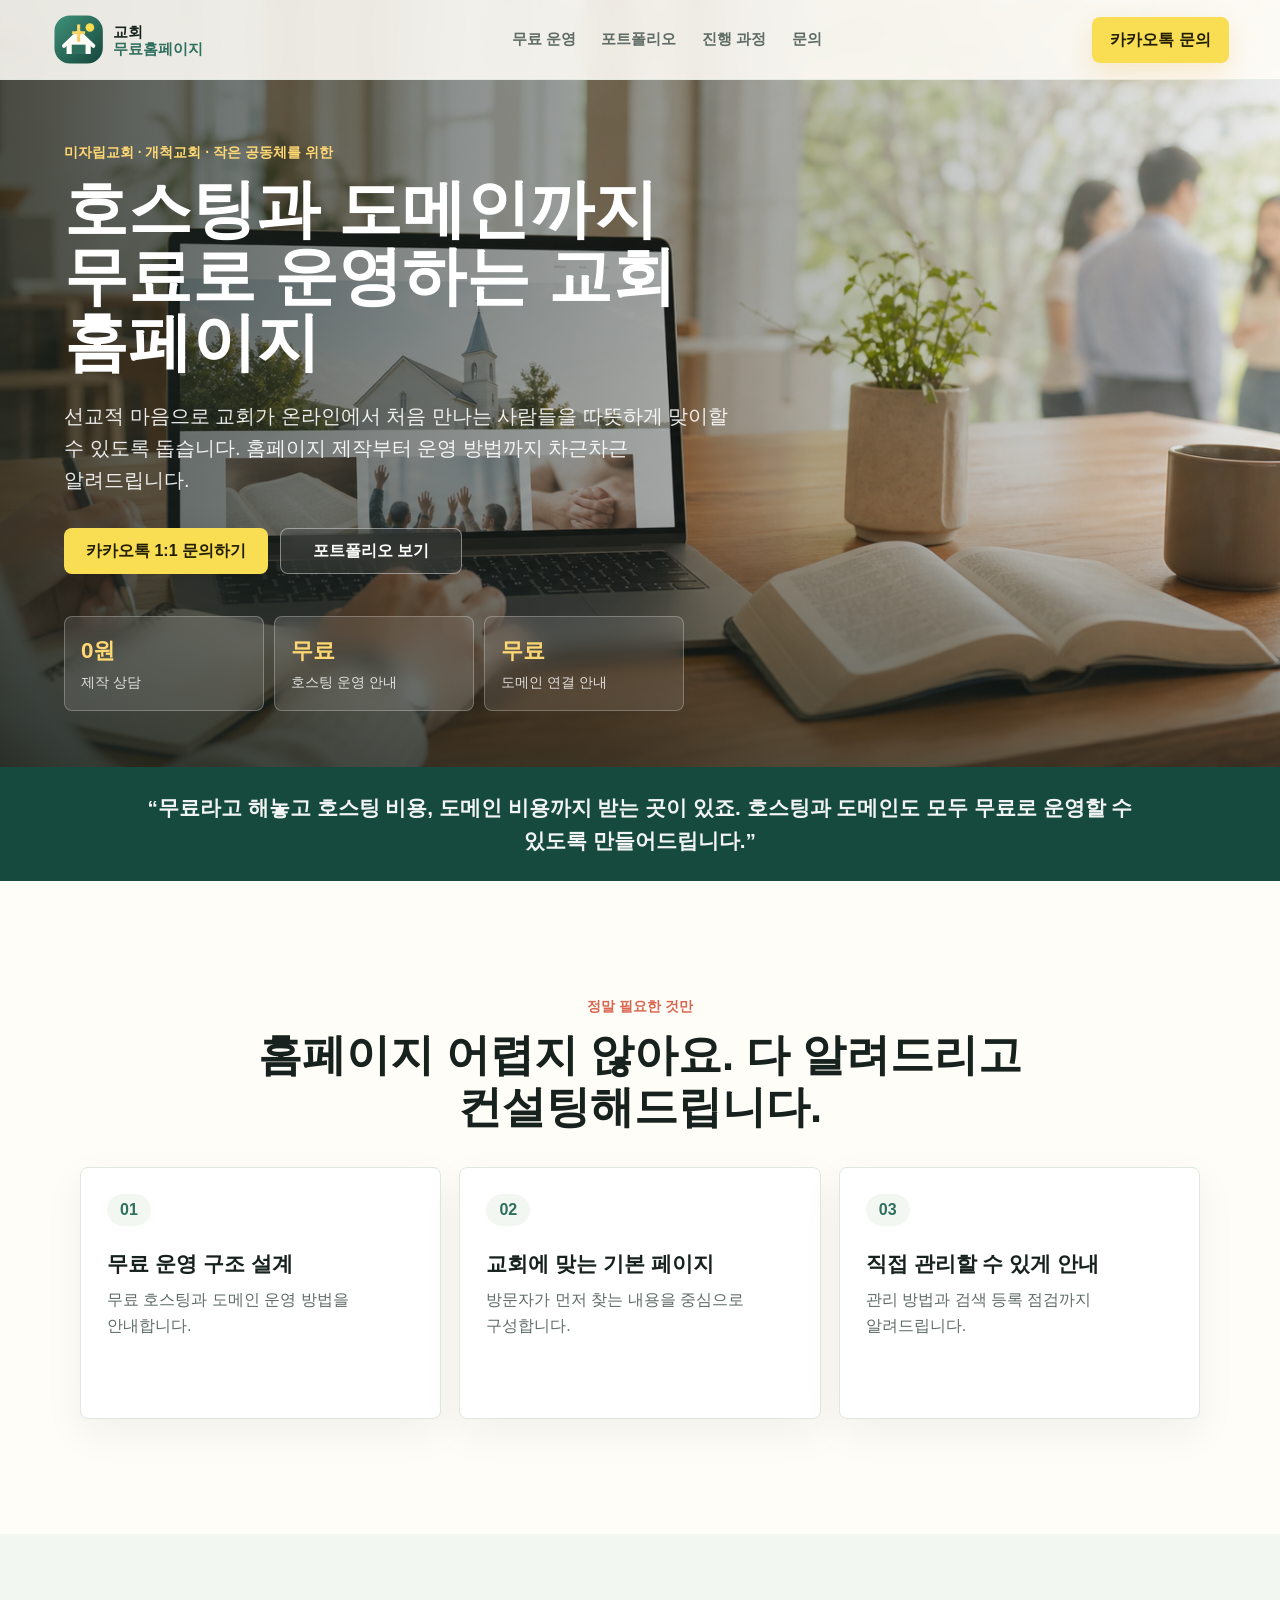
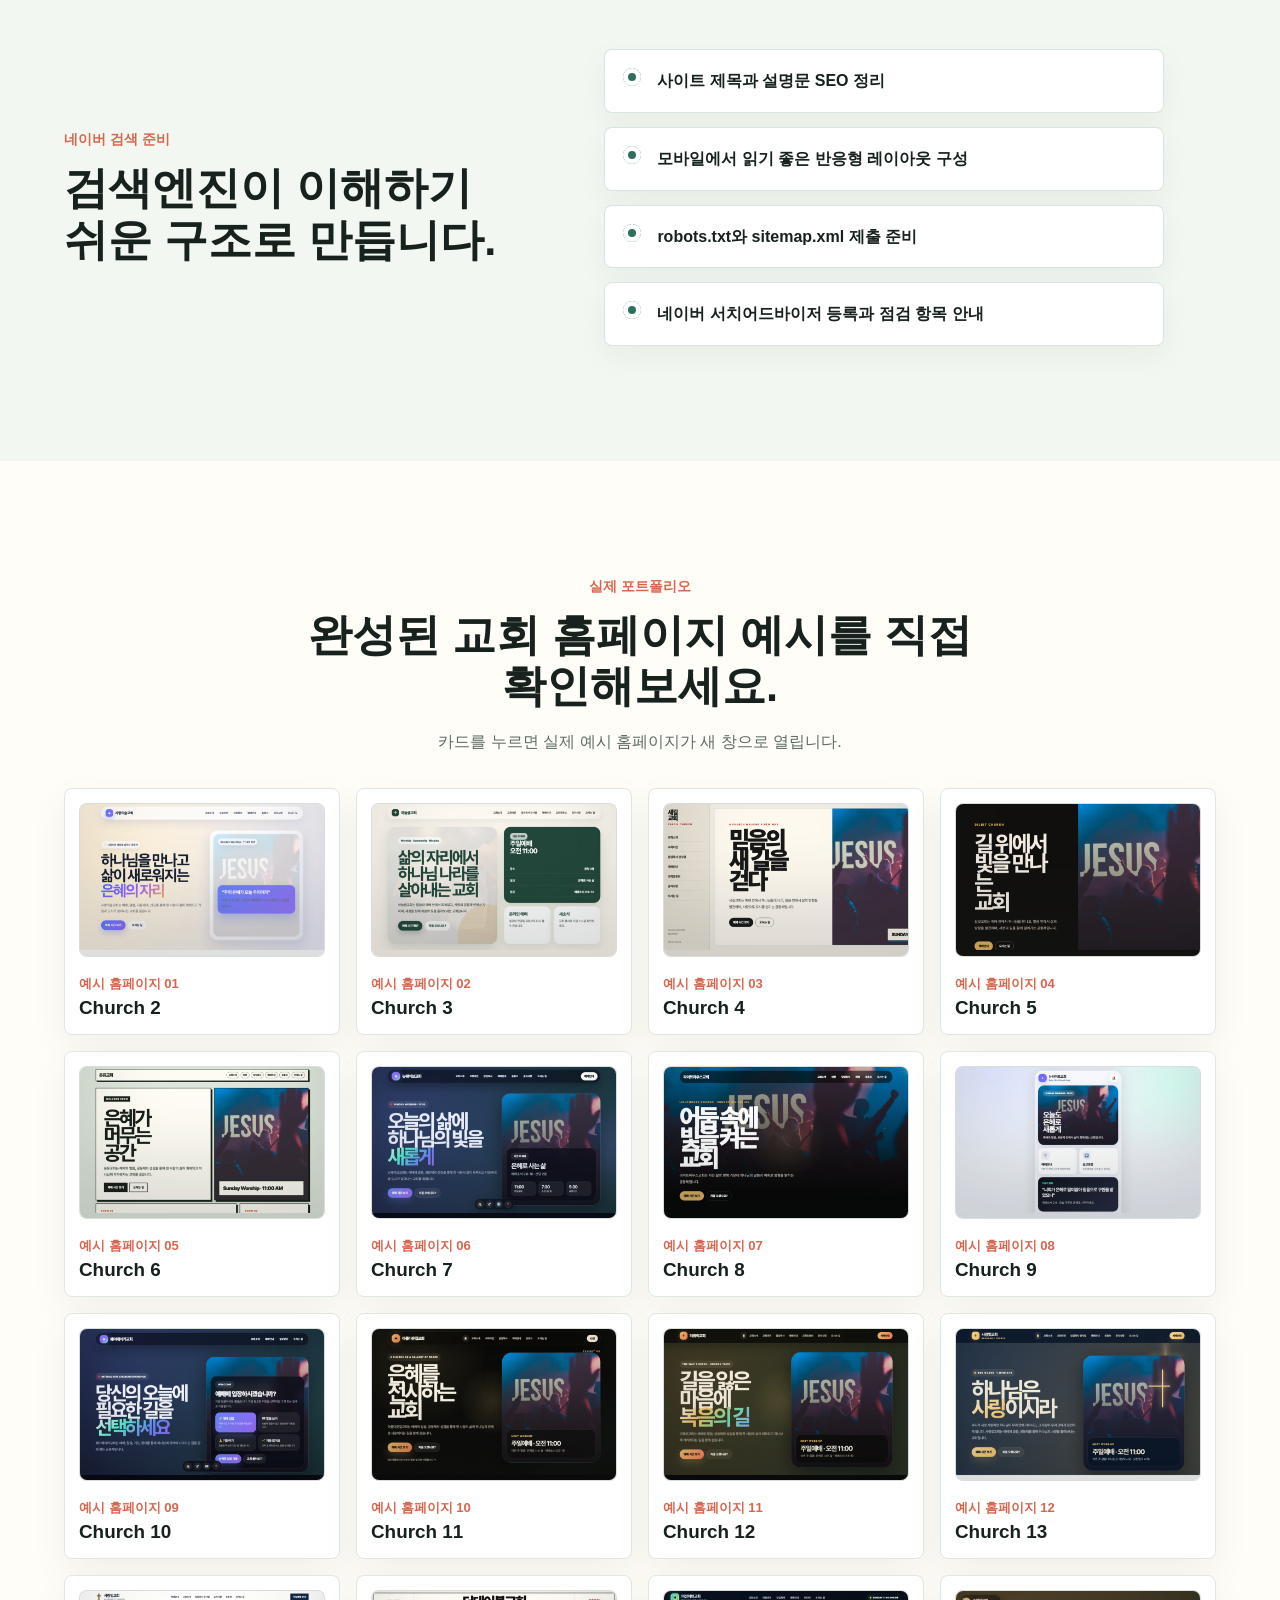
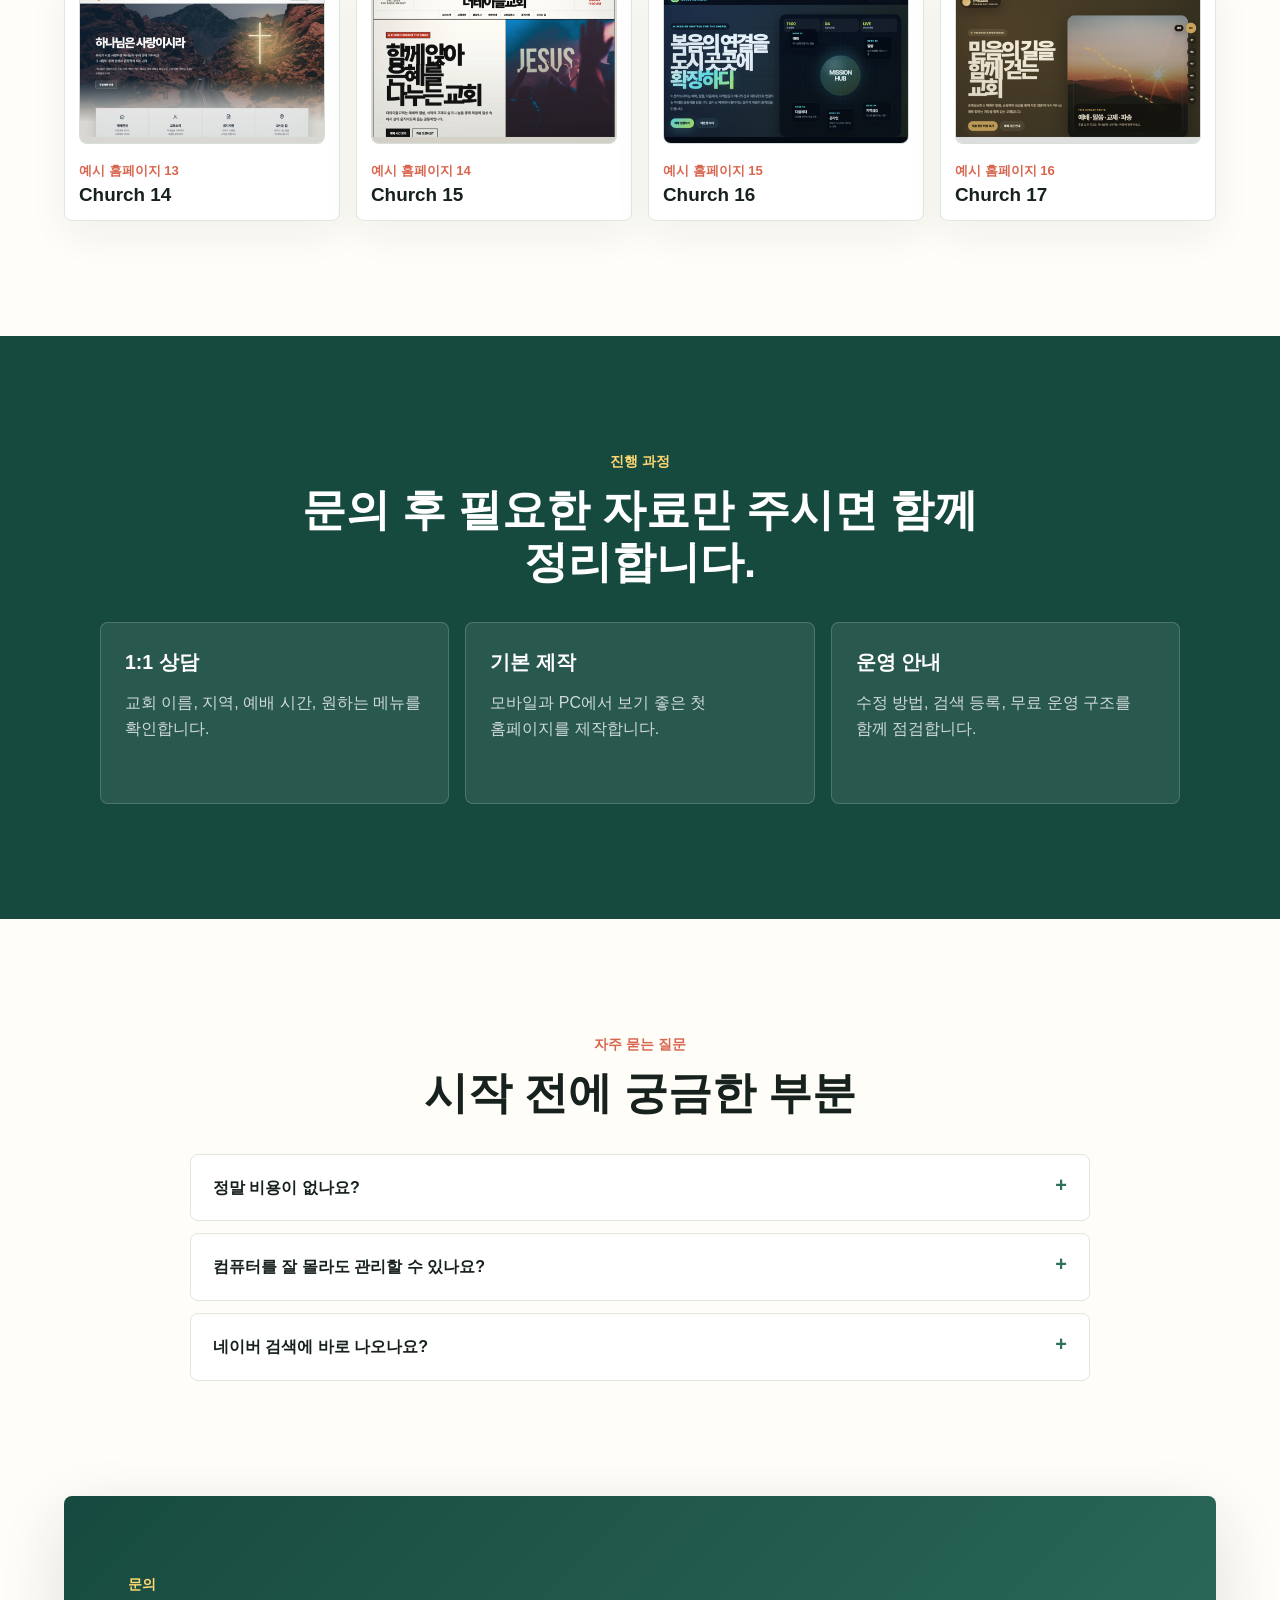
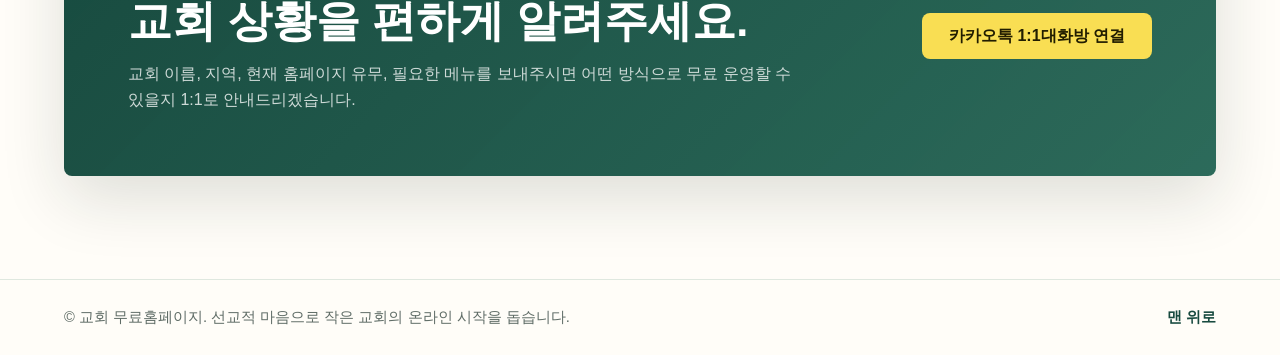
==== index.html @ a14bcfb1 "Add files via upload" ====
<!doctype html>
<html lang="ko">
  <head>
    <meta charset="utf-8" />
    <meta name="viewport" content="width=device-width, initial-scale=1" />
    <title>교회 무료홈페이지 | 호스팅·도메인 무료 제작</title>
    <meta
      name="description"
      content="교회 무료홈페이지를 호스팅과 도메인까지 무료 운영 가능하게 제작하고 안내합니다."
    />
    <meta name="robots" content="index,follow" />
    <meta name="format-detection" content="telephone=no" />
    <link rel="canonical" href="https://free-church.vercel.app/" />
    <link rel="icon" href="assets/favicon.svg" type="image/svg+xml" />
    <meta property="og:type" content="website" />
    <meta property="og:locale" content="ko_KR" />
    <meta property="og:site_name" content="교회 무료홈페이지" />
    <meta property="og:title" content="교회 무료홈페이지" />
    <meta
      property="og:description"
      content="호스팅·도메인까지 무료로 운영할 수 있도록 교회 홈페이지 제작과 컨설팅을 돕습니다."
    />
    <meta property="og:url" content="https://free-church.vercel.app/" />
    <meta property="og:image" content="https://free-church.vercel.app/assets/church-homepage-hero.png" />
    <meta name="twitter:card" content="summary_large_image" />
    <script type="application/ld+json">
      {
        "@context": "https://schema.org",
        "@type": "Service",
        "name": "교회 무료홈페이지 제작",
        "serviceType": "Church Website Design",
        "areaServed": "KR",
        "audience": {
          "@type": "Audience",
          "audienceType": "교회, 미자립교회, 개척교회"
        },
        "description": "교회가 호스팅과 도메인까지 무료로 운영할 수 있도록 홈페이지 제작과 운영 컨설팅을 제공합니다.",
        "provider": {
          "@type": "Organization",
          "name": "교회 무료홈페이지"
        },
        "offers": {
          "@type": "Offer",
          "price": "0",
          "priceCurrency": "KRW",
          "availability": "https://schema.org/InStock"
        }
      }
    </script>
    <link rel="stylesheet" href="styles.css" />
  </head>
  <body>
    <a class="skip-link" href="#main">본문 바로가기</a>

    <header class="site-header" aria-label="주요 메뉴">
      <a class="brand" href="#top" aria-label="교회 무료홈페이지 홈">
        <img class="brand-logo" src="assets/logo.svg" alt="교회 무료홈페이지" width="220" height="64" />
      </a>
      <nav class="nav-links" aria-label="페이지 메뉴">
        <a href="#free">무료 운영</a>
        <a href="#examples">포트폴리오</a>
        <a href="#process">진행 과정</a>
        <a href="#contact">문의</a>
      </nav>
      <a class="header-chat" href="https://open.kakao.com/o/sqlMCiui" data-kakao-link>
        카카오톡 문의
      </a>
    </header>

    <main id="main">
      <section class="hero" id="top" aria-labelledby="hero-title">
        <div class="hero-image" aria-hidden="true"></div>
        <div class="hero-shade" aria-hidden="true"></div>
        <div class="hero-content">
          <p class="eyebrow">미자립교회 · 개척교회 · 작은 공동체를 위한</p>
          <h1 id="hero-title">호스팅과 도메인까지 무료로 운영하는 교회 홈페이지</h1>
          <p class="hero-copy">
            <span>선교적 마음으로 교회가 온라인에서</span>
            <span>처음 만나는 사람들을 따뜻하게 맞이할 수 있도록 돕습니다.</span>
            <span>홈페이지 제작부터 운영 방법까지 차근차근 알려드립니다.</span>
          </p>
          <div class="hero-actions">
            <a class="primary-action" href="https://open.kakao.com/o/sqlMCiui" data-kakao-link>
              카카오톡 1:1 문의하기
            </a>
            <a class="secondary-action" href="#examples">포트폴리오 보기</a>
          </div>
          <dl class="hero-stats" aria-label="지원 내용 요약">
            <div>
              <dt>0원</dt>
              <dd>제작 상담</dd>
            </div>
            <div>
              <dt>무료</dt>
              <dd>호스팅 운영 안내</dd>
            </div>
            <div>
              <dt>무료</dt>
              <dd>도메인 연결 안내</dd>
            </div>
          </dl>
        </div>
      </section>

      <section class="notice-strip" aria-label="핵심 약속">
        <p>
          <span>“무료라고 해놓고 호스팅 비용,</span>
          <span>도메인 비용까지 받는 곳이 있죠.</span>
          <span>호스팅과 도메인도 모두 무료로 운영할 수 있도록</span>
          <span>만들어드립니다.”</span>
        </p>
      </section>

      <section class="section service-intro" id="free" aria-labelledby="free-title">
        <div class="section-heading">
          <p class="eyebrow">정말 필요한 것만</p>
          <h2 id="free-title">
            <span>홈페이지 어렵지 않아요.</span>
            <span>다 알려드리고 컨설팅해드립니다.</span>
          </h2>
        </div>
        <div class="promise-grid">
          <article class="promise-card">
            <span class="card-index">01</span>
            <h3>무료 운영 구조 설계</h3>
            <p>
              무료 호스팅과 도메인 운영 방법을 안내합니다.
            </p>
          </article>
          <article class="promise-card">
            <span class="card-index">02</span>
            <h3>교회에 맞는 기본 페이지</h3>
            <p>
              방문자가 먼저 찾는 내용을 중심으로 구성합니다.
            </p>
          </article>
          <article class="promise-card">
            <span class="card-index">03</span>
            <h3>직접 관리할 수 있게 안내</h3>
            <p>
              관리 방법과 검색 등록 점검까지 알려드립니다.
            </p>
          </article>
        </div>
      </section>

      <section class="section seo-band" aria-labelledby="seo-title">
        <div>
          <p class="eyebrow">네이버 검색 준비</p>
          <h2 id="seo-title">
            <span>검색엔진이 이해하기 쉬운</span>
            <span>구조로 만듭니다.</span>
          </h2>
        </div>
        <ul class="check-list">
          <li>사이트 제목과 설명문 SEO 정리</li>
          <li>모바일에서 읽기 좋은 반응형 레이아웃 구성</li>
          <li>robots.txt와 sitemap.xml 제출 준비</li>
          <li>네이버 서치어드바이저 등록과 점검 항목 안내</li>
        </ul>
      </section>

      <section class="section examples" id="examples" aria-labelledby="examples-title">
        <div class="section-heading">
          <p class="eyebrow">실제 포트폴리오</p>
          <h2 id="examples-title">
            <span>완성된 교회 홈페이지 예시를</span>
            <span>직접 확인해보세요.</span>
          </h2>
          <p class="section-subcopy">
            카드를 누르면 실제 예시 홈페이지가 새 창으로 열립니다.
          </p>
        </div>

        <div class="portfolio-grid" aria-label="실제 예시 홈페이지 목록">
          <a class="portfolio-card" href="https://sms890522-coder.github.io/Church2" target="_blank" rel="noopener noreferrer" aria-label="Church 2 예시 홈페이지 새 창으로 보기">
            <span class="portfolio-preview">
              <img src="assets/portfolio/church2.png" alt="Church 2 예시 홈페이지 미리보기" loading="lazy" />
            </span>
            <span class="portfolio-info">
              <span>예시 홈페이지 01</span>
              <strong>Church 2</strong>
            </span>
          </a>
          <a class="portfolio-card" href="https://sms890522-coder.github.io/Church3" target="_blank" rel="noopener noreferrer" aria-label="Church 3 예시 홈페이지 새 창으로 보기">
            <span class="portfolio-preview">
              <img src="assets/portfolio/church3.png" alt="Church 3 예시 홈페이지 미리보기" loading="lazy" />
            </span>
            <span class="portfolio-info">
              <span>예시 홈페이지 02</span>
              <strong>Church 3</strong>
            </span>
          </a>
          <a class="portfolio-card" href="https://sms890522-coder.github.io/Church4" target="_blank" rel="noopener noreferrer" aria-label="Church 4 예시 홈페이지 새 창으로 보기">
            <span class="portfolio-preview">
              <img src="assets/portfolio/church4.png" alt="Church 4 예시 홈페이지 미리보기" loading="lazy" />
            </span>
            <span class="portfolio-info">
              <span>예시 홈페이지 03</span>
              <strong>Church 4</strong>
            </span>
          </a>
          <a class="portfolio-card" href="https://sms890522-coder.github.io/Church5" target="_blank" rel="noopener noreferrer" aria-label="Church 5 예시 홈페이지 새 창으로 보기">
            <span class="portfolio-preview">
              <img src="assets/portfolio/church5.png" alt="Church 5 예시 홈페이지 미리보기" loading="lazy" />
            </span>
            <span class="portfolio-info">
              <span>예시 홈페이지 04</span>
              <strong>Church 5</strong>
            </span>
          </a>
          <a class="portfolio-card" href="https://sms890522-coder.github.io/Church6" target="_blank" rel="noopener noreferrer" aria-label="Church 6 예시 홈페이지 새 창으로 보기">
            <span class="portfolio-preview">
              <img src="assets/portfolio/church6.png" alt="Church 6 예시 홈페이지 미리보기" loading="lazy" />
            </span>
            <span class="portfolio-info">
              <span>예시 홈페이지 05</span>
              <strong>Church 6</strong>
            </span>
          </a>
          <a class="portfolio-card" href="https://sms890522-coder.github.io/Church7" target="_blank" rel="noopener noreferrer" aria-label="Church 7 예시 홈페이지 새 창으로 보기">
            <span class="portfolio-preview">
              <img src="assets/portfolio/church7.png" alt="Church 7 예시 홈페이지 미리보기" loading="lazy" />
            </span>
            <span class="portfolio-info">
              <span>예시 홈페이지 06</span>
              <strong>Church 7</strong>
            </span>
          </a>
          <a class="portfolio-card" href="https://sms890522-coder.github.io/Church8" target="_blank" rel="noopener noreferrer" aria-label="Church 8 예시 홈페이지 새 창으로 보기">
            <span class="portfolio-preview">
              <img src="assets/portfolio/church8.png" alt="Church 8 예시 홈페이지 미리보기" loading="lazy" />
            </span>
            <span class="portfolio-info">
              <span>예시 홈페이지 07</span>
              <strong>Church 8</strong>
            </span>
          </a>
          <a class="portfolio-card" href="https://sms890522-coder.github.io/Church9" target="_blank" rel="noopener noreferrer" aria-label="Church 9 예시 홈페이지 새 창으로 보기">
            <span class="portfolio-preview">
              <img src="assets/portfolio/church9.png" alt="Church 9 예시 홈페이지 미리보기" loading="lazy" />
            </span>
            <span class="portfolio-info">
              <span>예시 홈페이지 08</span>
              <strong>Church 9</strong>
            </span>
          </a>
          <a class="portfolio-card" href="https://sms890522-coder.github.io/Church10" target="_blank" rel="noopener noreferrer" aria-label="Church 10 예시 홈페이지 새 창으로 보기">
            <span class="portfolio-preview">
              <img src="assets/portfolio/church10.png" alt="Church 10 예시 홈페이지 미리보기" loading="lazy" />
            </span>
            <span class="portfolio-info">
              <span>예시 홈페이지 09</span>
              <strong>Church 10</strong>
            </span>
          </a>
          <a class="portfolio-card" href="https://sms890522-coder.github.io/Church11" target="_blank" rel="noopener noreferrer" aria-label="Church 11 예시 홈페이지 새 창으로 보기">
            <span class="portfolio-preview">
              <img src="assets/portfolio/church11.png" alt="Church 11 예시 홈페이지 미리보기" loading="lazy" />
            </span>
            <span class="portfolio-info">
              <span>예시 홈페이지 10</span>
              <strong>Church 11</strong>
            </span>
          </a>
          <a class="portfolio-card" href="https://sms890522-coder.github.io/Church12" target="_blank" rel="noopener noreferrer" aria-label="Church 12 예시 홈페이지 새 창으로 보기">
            <span class="portfolio-preview">
              <img src="assets/portfolio/church12.png" alt="Church 12 예시 홈페이지 미리보기" loading="lazy" />
            </span>
            <span class="portfolio-info">
              <span>예시 홈페이지 11</span>
              <strong>Church 12</strong>
            </span>
          </a>
          <a class="portfolio-card" href="https://sms890522-coder.github.io/Church13" target="_blank" rel="noopener noreferrer" aria-label="Church 13 예시 홈페이지 새 창으로 보기">
            <span class="portfolio-preview">
              <img src="assets/portfolio/church13.png" alt="Church 13 예시 홈페이지 미리보기" loading="lazy" />
            </span>
            <span class="portfolio-info">
              <span>예시 홈페이지 12</span>
              <strong>Church 13</strong>
            </span>
          </a>
          <a class="portfolio-card" href="https://sms890522-coder.github.io/Church14" target="_blank" rel="noopener noreferrer" aria-label="Church 14 예시 홈페이지 새 창으로 보기">
            <span class="portfolio-preview">
              <img src="assets/portfolio/church14.png" alt="Church 14 예시 홈페이지 미리보기" loading="lazy" />
            </span>
            <span class="portfolio-info">
              <span>예시 홈페이지 13</span>
              <strong>Church 14</strong>
            </span>
          </a>
          <a class="portfolio-card" href="https://sms890522-coder.github.io/Church15" target="_blank" rel="noopener noreferrer" aria-label="Church 15 예시 홈페이지 새 창으로 보기">
            <span class="portfolio-preview">
              <img src="assets/portfolio/church15.png" alt="Church 15 예시 홈페이지 미리보기" loading="lazy" />
            </span>
            <span class="portfolio-info">
              <span>예시 홈페이지 14</span>
              <strong>Church 15</strong>
            </span>
          </a>
          <a class="portfolio-card" href="https://sms890522-coder.github.io/Church16" target="_blank" rel="noopener noreferrer" aria-label="Church 16 예시 홈페이지 새 창으로 보기">
            <span class="portfolio-preview">
              <img src="assets/portfolio/church16.png" alt="Church 16 예시 홈페이지 미리보기" loading="lazy" />
            </span>
            <span class="portfolio-info">
              <span>예시 홈페이지 15</span>
              <strong>Church 16</strong>
            </span>
          </a>
          <a class="portfolio-card" href="https://sms890522-coder.github.io/Church17" target="_blank" rel="noopener noreferrer" aria-label="Church 17 예시 홈페이지 새 창으로 보기">
            <span class="portfolio-preview">
              <img src="assets/portfolio/church17.png" alt="Church 17 예시 홈페이지 미리보기" loading="lazy" />
            </span>
            <span class="portfolio-info">
              <span>예시 홈페이지 16</span>
              <strong>Church 17</strong>
            </span>
          </a>
        </div>
      </section>

      <section class="section process" id="process" aria-labelledby="process-title">
        <div class="section-heading">
          <p class="eyebrow">진행 과정</p>
          <h2 id="process-title">문의 후 필요한 자료만 주시면 함께 정리합니다.</h2>
        </div>
        <ol class="process-list">
          <li>
            <strong>1:1 상담</strong>
            <span>교회 이름, 지역, 예배 시간, 원하는 메뉴를 확인합니다.</span>
          </li>
          <li>
            <strong>기본 제작</strong>
            <span>모바일과 PC에서 보기 좋은 첫 홈페이지를 제작합니다.</span>
          </li>
          <li>
            <strong>운영 안내</strong>
            <span>수정 방법, 검색 등록, 무료 운영 구조를 함께 점검합니다.</span>
          </li>
        </ol>
      </section>

      <section class="section faq" aria-labelledby="faq-title">
        <div class="section-heading">
          <p class="eyebrow">자주 묻는 질문</p>
          <h2 id="faq-title">시작 전에 궁금한 부분</h2>
        </div>
        <div class="faq-list">
          <details>
            <summary>정말 비용이 없나요?</summary>
            <p>
              제작 상담과 기본 홈페이지 구성은 무료로 돕고, 호스팅과 도메인도 무료로 운영 가능한 선택지를 안내합니다.
              별도 유료 기능이 필요한 경우에는 먼저 이유와 대안을 설명드립니다.
            </p>
          </details>
          <details>
            <summary>컴퓨터를 잘 몰라도 관리할 수 있나요?</summary>
            <p>
              가능합니다. 교회에서 자주 바꾸는 예배 시간, 공지, 사진, 링크를 기준으로 관리 방법을 쉽게 정리해드립니다.
            </p>
          </details>
          <details>
            <summary>네이버 검색에 바로 나오나요?</summary>
            <p>
              검색 노출은 네이버 수집과 색인 시간이 필요합니다. 대신 사이트 제목, 설명, sitemap, robots.txt,
              서치어드바이저 등록 준비를 갖춰 검색엔진이 읽기 좋게 만듭니다.
            </p>
          </details>
        </div>
      </section>

      <section class="contact" id="contact" aria-labelledby="contact-title">
        <div class="contact-copy">
          <p class="eyebrow">문의</p>
          <h2 id="contact-title">교회 상황을 편하게 알려주세요.</h2>
          <p>
            교회 이름, 지역, 현재 홈페이지 유무, 필요한 메뉴를 보내주시면 어떤 방식으로 무료 운영할 수 있을지
            1:1로 안내드리겠습니다.
          </p>
        </div>
        <a class="contact-action" href="https://open.kakao.com/o/sqlMCiui" data-kakao-link>
          카카오톡 1:1대화방 연결
        </a>
      </section>
    </main>

    <footer class="site-footer">
      <p>© 교회 무료홈페이지. 선교적 마음으로 작은 교회의 온라인 시작을 돕습니다.</p>
      <a href="#top">맨 위로</a>
    </footer>

    <script src="script.js"></script>
  </body>
</html>
---- styles.css ----
:root {
  --ink: #17211d;
  --muted: #5f6c66;
  --paper: #fffdf8;
  --soft: #f3f7f1;
  --line: #dfe8df;
  --green: #2f6f5e;
  --green-dark: #174a3f;
  --coral: #d8664f;
  --sun: #f0b84e;
  --white: #ffffff;
  --shadow: 0 22px 65px rgba(23, 33, 29, 0.14);
  color-scheme: light;
}

* {
  box-sizing: border-box;
}

html {
  scroll-behavior: smooth;
}

body {
  margin: 0;
  background: var(--paper);
  color: var(--ink);
  font-family:
    Pretendard,
    -apple-system,
    BlinkMacSystemFont,
    "Segoe UI",
    sans-serif;
  line-height: 1.6;
  overflow-x: hidden;
}

body.nav-open {
  overflow: hidden;
}

a {
  color: inherit;
  text-decoration: none;
}

button,
a {
  -webkit-tap-highlight-color: transparent;
}

.skip-link {
  position: fixed;
  left: 16px;
  top: -80px;
  z-index: 30;
  background: var(--ink);
  color: var(--white);
  padding: 10px 14px;
  border-radius: 8px;
}

.skip-link:focus {
  top: 16px;
}

.site-header {
  position: fixed;
  top: 0;
  left: 0;
  right: 0;
  z-index: 20;
  display: flex;
  align-items: center;
  justify-content: space-between;
  gap: 22px;
  min-height: 72px;
  padding: 12px clamp(18px, 4vw, 56px);
  background: rgba(255, 253, 248, 0.88);
  border-bottom: 1px solid rgba(223, 232, 223, 0.72);
  backdrop-filter: blur(16px);
}

.brand {
  display: inline-flex;
  align-items: center;
  gap: 0;
  min-width: max-content;
  font-weight: 800;
  letter-spacing: 0;
}

.brand-logo {
  display: block;
  width: 190px;
  height: auto;
}

.nav-links {
  display: flex;
  align-items: center;
  justify-content: center;
  gap: clamp(14px, 2vw, 28px);
  color: var(--muted);
  font-size: 0.95rem;
  font-weight: 700;
}

.nav-links a {
  padding: 8px 0;
}

.nav-links a:hover {
  color: var(--green-dark);
}

.header-chat,
.primary-action,
.secondary-action,
.contact-action {
  display: inline-flex;
  align-items: center;
  justify-content: center;
  min-height: 46px;
  border-radius: 8px;
  font-weight: 800;
  letter-spacing: 0;
}

.header-chat {
  min-width: 126px;
  padding: 0 18px;
  background: #f9de53;
  color: #211d00;
  box-shadow: 0 10px 26px rgba(240, 184, 78, 0.24);
}

.hero {
  position: relative;
  min-height: min(760px, 92vh);
  display: grid;
  align-items: end;
  overflow: hidden;
  padding: 142px clamp(18px, 5vw, 72px) 56px;
}

.hero-image {
  position: absolute;
  inset: 0;
  background:
    linear-gradient(90deg, rgba(23, 33, 29, 0.74) 0%, rgba(23, 33, 29, 0.42) 46%, rgba(23, 33, 29, 0.08) 100%),
    url("assets/church-homepage-hero.png") center / cover no-repeat;
  transform: scale(1.01);
}

.hero-shade {
  position: absolute;
  inset: auto 0 0;
  height: 34%;
  background: linear-gradient(0deg, rgba(23, 33, 29, 0.52), rgba(23, 33, 29, 0));
}

.hero-content {
  position: relative;
  z-index: 2;
  width: min(820px, 100%);
  min-width: 0;
  color: var(--white);
}

.eyebrow {
  margin: 0 0 12px;
  color: var(--coral);
  font-size: 0.86rem;
  font-weight: 900;
  letter-spacing: 0;
}

.hero .eyebrow {
  color: #ffd873;
}

.hero h1 {
  margin: 0;
  max-width: 780px;
  font-size: clamp(2.4rem, 5vw, 5.45rem);
  line-height: 1.04;
  letter-spacing: 0;
  overflow-wrap: anywhere;
  word-break: keep-all;
}

.hero-copy {
  max-width: 690px;
  margin: 24px 0 0;
  color: rgba(255, 255, 255, 0.9);
  font-size: clamp(1.05rem, 1.7vw, 1.25rem);
  overflow-wrap: anywhere;
  word-break: keep-all;
}

.hero-copy span,
.notice-strip span {
  display: inline;
}

.hero-actions {
  display: flex;
  flex-wrap: wrap;
  gap: 12px;
  margin-top: 32px;
}

.primary-action,
.secondary-action {
  min-width: 182px;
  padding: 0 22px;
}

.primary-action {
  background: #f9de53;
  color: #211d00;
}

.secondary-action {
  border: 1px solid rgba(255, 255, 255, 0.42);
  color: var(--white);
  background: rgba(255, 255, 255, 0.08);
  backdrop-filter: blur(12px);
}

.hero-stats {
  display: grid;
  grid-template-columns: repeat(3, minmax(0, 1fr));
  gap: 10px;
  width: min(620px, 100%);
  margin: 42px 0 0;
}

.hero-stats div {
  padding: 16px;
  border: 1px solid rgba(255, 255, 255, 0.26);
  border-radius: 8px;
  background: rgba(255, 255, 255, 0.1);
  backdrop-filter: blur(10px);
}

.hero-stats dt {
  margin: 0;
  color: #ffd873;
  font-size: 1.4rem;
  font-weight: 900;
}

.hero-stats dd {
  margin: 2px 0 0;
  color: rgba(255, 255, 255, 0.82);
  font-size: 0.9rem;
}

.notice-strip {
  background: var(--green-dark);
  color: var(--white);
  padding: 24px clamp(18px, 5vw, 72px);
}

.notice-strip p {
  width: min(1050px, 100%);
  margin: 0 auto;
  color: rgba(255, 255, 255, 0.94);
  font-size: clamp(1rem, 2vw, 1.3rem);
  font-weight: 800;
  text-align: center;
  overflow-wrap: anywhere;
  word-break: keep-all;
}

.section {
  padding: clamp(72px, 9vw, 118px) clamp(18px, 5vw, 72px);
}

.section-heading {
  width: min(780px, 100%);
  margin: 0 auto 34px;
  text-align: center;
}

.section-heading h2,
.seo-band h2,
.contact h2 {
  margin: 0;
  color: var(--ink);
  font-size: clamp(1.9rem, 3.4vw, 3.2rem);
  line-height: 1.18;
  letter-spacing: 0;
  overflow-wrap: anywhere;
  word-break: keep-all;
}

.section-heading h2 span,
.seo-band h2 span {
  display: inline;
}

.promise-grid {
  display: grid;
  grid-template-columns: repeat(3, minmax(0, 1fr));
  gap: 18px;
  width: min(1120px, 100%);
  margin: 0 auto;
}

.promise-card {
  min-height: 252px;
  padding: 26px;
  border: 1px solid var(--line);
  border-radius: 8px;
  background: var(--white);
  box-shadow: 0 14px 42px rgba(23, 33, 29, 0.06);
}

.card-index {
  display: inline-flex;
  align-items: center;
  justify-content: center;
  width: 44px;
  height: 32px;
  border-radius: 999px;
  background: var(--soft);
  color: var(--green);
  font-weight: 900;
}

.promise-card h3 {
  margin: 24px 0 10px;
  font-size: 1.32rem;
  line-height: 1.28;
  letter-spacing: 0;
  word-break: keep-all;
}

.promise-card p,
.faq-list p,
.contact p,
.process-list span {
  margin: 0;
  color: var(--muted);
  overflow-wrap: anywhere;
  word-break: keep-all;
}

.seo-band {
  display: grid;
  grid-template-columns: minmax(0, 0.9fr) minmax(300px, 1.1fr);
  gap: 40px;
  align-items: center;
  background: var(--soft);
}

.seo-band > div,
.check-list {
  width: min(560px, 100%);
}

.seo-band > div {
  justify-self: end;
}

.check-list {
  display: grid;
  gap: 14px;
  margin: 0;
  padding: 0;
  list-style: none;
}

.check-list li {
  position: relative;
  padding: 18px 18px 18px 52px;
  border: 1px solid rgba(47, 111, 94, 0.18);
  border-radius: 8px;
  background: var(--white);
  color: var(--ink);
  font-weight: 750;
  overflow-wrap: anywhere;
  box-shadow: 0 10px 30px rgba(23, 33, 29, 0.05);
}

.check-list li::before {
  position: absolute;
  left: 18px;
  top: 18px;
  content: "";
  width: 18px;
  height: 18px;
  border-radius: 50%;
  background: var(--green);
  box-shadow: inset 0 0 0 5px var(--white);
}

.examples {
  background: var(--paper);
}

.section-subcopy {
  max-width: 640px;
  margin: 16px auto 0;
  color: var(--muted);
  word-break: keep-all;
}

.portfolio-grid {
  display: grid;
  grid-template-columns: repeat(4, minmax(0, 1fr));
  gap: 16px;
  width: min(1180px, 100%);
  margin: 0 auto;
}

.portfolio-card {
  display: grid;
  gap: 16px;
  min-width: 0;
  overflow: hidden;
  padding: 14px;
  border: 1px solid var(--line);
  border-radius: 8px;
  background: var(--white);
  box-shadow: 0 14px 38px rgba(23, 33, 29, 0.06);
  transition:
    border-color 180ms ease,
    box-shadow 180ms ease,
    transform 180ms ease;
}

.portfolio-card:hover,
.portfolio-card:focus-visible {
  border-color: rgba(47, 111, 94, 0.42);
  box-shadow: 0 20px 54px rgba(23, 33, 29, 0.13);
  transform: translateY(-3px);
}

.portfolio-preview {
  position: relative;
  display: block;
  aspect-ratio: 16 / 10;
  overflow: hidden;
  border: 1px solid rgba(23, 33, 29, 0.1);
  border-radius: 8px;
  background: #eef4ef;
}

.portfolio-preview::after {
  position: absolute;
  inset: 0;
  content: "";
  box-shadow: inset 0 -54px 80px rgba(23, 33, 29, 0.16);
  pointer-events: none;
}

.portfolio-preview img {
  display: block;
  width: 100%;
  height: 100%;
  object-fit: cover;
  object-position: top center;
  transform: scale(1.01);
  transition: transform 220ms ease;
}

.portfolio-card:hover .portfolio-preview img,
.portfolio-card:focus-visible .portfolio-preview img {
  transform: scale(1.045);
}

.portfolio-info {
  display: grid;
  min-width: 0;
  overflow: hidden;
}

.portfolio-info span {
  color: var(--coral);
  font-size: 0.82rem;
  font-weight: 900;
}

.portfolio-info strong {
  margin-top: 2px;
  color: var(--ink);
  font-size: 1.18rem;
  line-height: 1.24;
}

.process {
  background: var(--green-dark);
}

.process .section-heading h2 {
  color: var(--white);
}

.process .eyebrow {
  color: #ffd873;
}

.process-list {
  display: grid;
  grid-template-columns: repeat(3, minmax(0, 1fr));
  gap: 16px;
  width: min(1080px, 100%);
  margin: 0 auto;
  padding: 0;
  list-style: none;
}

.process-list li {
  min-height: 182px;
  padding: 24px;
  border: 1px solid rgba(255, 255, 255, 0.18);
  border-radius: 8px;
  background: rgba(255, 255, 255, 0.08);
}

.process-list strong {
  display: block;
  margin-bottom: 12px;
  color: var(--white);
  font-size: 1.22rem;
}

.process-list span {
  color: rgba(255, 255, 255, 0.78);
}

.faq-list {
  display: grid;
  gap: 12px;
  width: min(900px, 100%);
  margin: 0 auto;
}

details {
  border: 1px solid var(--line);
  border-radius: 8px;
  background: var(--white);
}

summary {
  display: flex;
  justify-content: space-between;
  gap: 16px;
  padding: 20px 22px;
  color: var(--ink);
  font-weight: 900;
  cursor: pointer;
  word-break: keep-all;
}

summary::after {
  content: "+";
  color: var(--green);
  font-size: 1.25rem;
  line-height: 1;
}

details[open] summary::after {
  content: "−";
}

details p {
  padding: 0 22px 22px;
}

.contact {
  display: grid;
  grid-template-columns: minmax(0, 1fr) auto;
  gap: 32px;
  align-items: center;
  margin: 0 clamp(18px, 5vw, 72px) clamp(72px, 8vw, 110px);
  padding: clamp(36px, 6vw, 64px);
  border-radius: 8px;
  background:
    linear-gradient(135deg, rgba(23, 74, 63, 0.94), rgba(47, 111, 94, 0.88)),
    var(--green-dark);
  color: var(--white);
  box-shadow: var(--shadow);
}

.contact h2 {
  color: var(--white);
}

.contact .eyebrow {
  color: #ffd873;
}

.contact p {
  max-width: 680px;
  margin-top: 14px;
  color: rgba(255, 255, 255, 0.78);
}

.contact-action {
  min-width: 230px;
  padding: 0 24px;
  background: #f9de53;
  color: #211d00;
}

.site-footer {
  display: flex;
  justify-content: space-between;
  gap: 18px;
  padding: 26px clamp(18px, 5vw, 72px);
  border-top: 1px solid var(--line);
  color: var(--muted);
  font-size: 0.92rem;
}

.site-footer p {
  margin: 0;
}

.site-footer a {
  color: var(--green-dark);
  font-weight: 800;
}

@media (max-width: 900px) {
  .site-header {
    min-height: 66px;
    gap: 12px;
  }

  .nav-links {
    display: none;
  }

  .header-chat {
    min-width: 112px;
    min-height: 42px;
    padding: 0 14px;
    font-size: 0.9rem;
  }

  .hero {
    min-height: 760px;
    padding-top: 118px;
  }

  .hero-image {
    background:
      linear-gradient(180deg, rgba(23, 33, 29, 0.66) 0%, rgba(23, 33, 29, 0.52) 52%, rgba(23, 33, 29, 0.74) 100%),
      url("assets/church-homepage-hero.png") center / cover no-repeat;
  }

  .promise-grid,
  .process-list,
  .seo-band,
  .contact {
    grid-template-columns: 1fr;
  }

  .seo-band > div {
    justify-self: start;
  }

  .portfolio-grid {
    grid-template-columns: repeat(2, minmax(0, 1fr));
  }

  .contact-action {
    width: 100%;
  }
}

@media (max-width: 620px) {
  .brand span:last-child {
    max-width: 118px;
    line-height: 1.2;
  }

  .header-chat {
    display: none;
  }

  .hero {
    min-height: 690px;
    padding-bottom: 30px;
  }

  .hero-content {
    width: 100%;
    max-width: calc(100vw - 36px);
  }

  .hero h1 {
    font-size: 2.05rem;
    line-height: 1.12;
  }

  .hero-copy {
    max-width: 100%;
    margin-top: 18px;
    font-size: 1rem;
    word-break: normal;
  }

  .hero-copy span,
  .notice-strip span {
    display: block;
  }

  .hero-actions {
    margin-top: 24px;
  }

  .hero-actions {
    display: grid;
  }

  .primary-action,
  .secondary-action {
    width: 100%;
  }

  .hero-stats {
    grid-template-columns: 1fr;
    gap: 8px;
    margin-top: 20px;
  }

  .hero-stats div {
    padding: 12px 14px;
  }

  .hero-stats dt {
    font-size: 1.2rem;
  }

  .notice-strip p {
    text-align: left;
    word-break: normal;
  }

  .section {
    padding-top: 64px;
    padding-bottom: 64px;
  }

  .section-heading {
    text-align: left;
  }

  .section-heading h2,
  .seo-band h2,
  .contact h2,
  .section-subcopy {
    overflow-wrap: anywhere;
    word-break: break-all;
  }

  .section-heading h2,
  .seo-band h2,
  .contact h2 {
    font-size: 1.72rem;
    line-height: 1.24;
  }

  .section-heading h2 span,
  .seo-band h2 span {
    display: block;
  }

  .promise-card p,
  .check-list li,
  .section-subcopy {
    word-break: break-all;
  }

  .promise-card,
  .process-list li {
    min-height: auto;
  }

  .portfolio-grid {
    grid-template-columns: 1fr;
  }

  .portfolio-card {
    grid-template-columns: 1fr;
    align-items: stretch;
    gap: 12px;
    padding: 12px;
  }

  .portfolio-preview {
    aspect-ratio: 16 / 10;
  }

  .contact {
    margin-bottom: 54px;
    padding: 32px 22px;
  }

  .site-footer {
    flex-direction: column;
  }
}

@media (prefers-reduced-motion: reduce) {
  html {
    scroll-behavior: auto;
  }
}
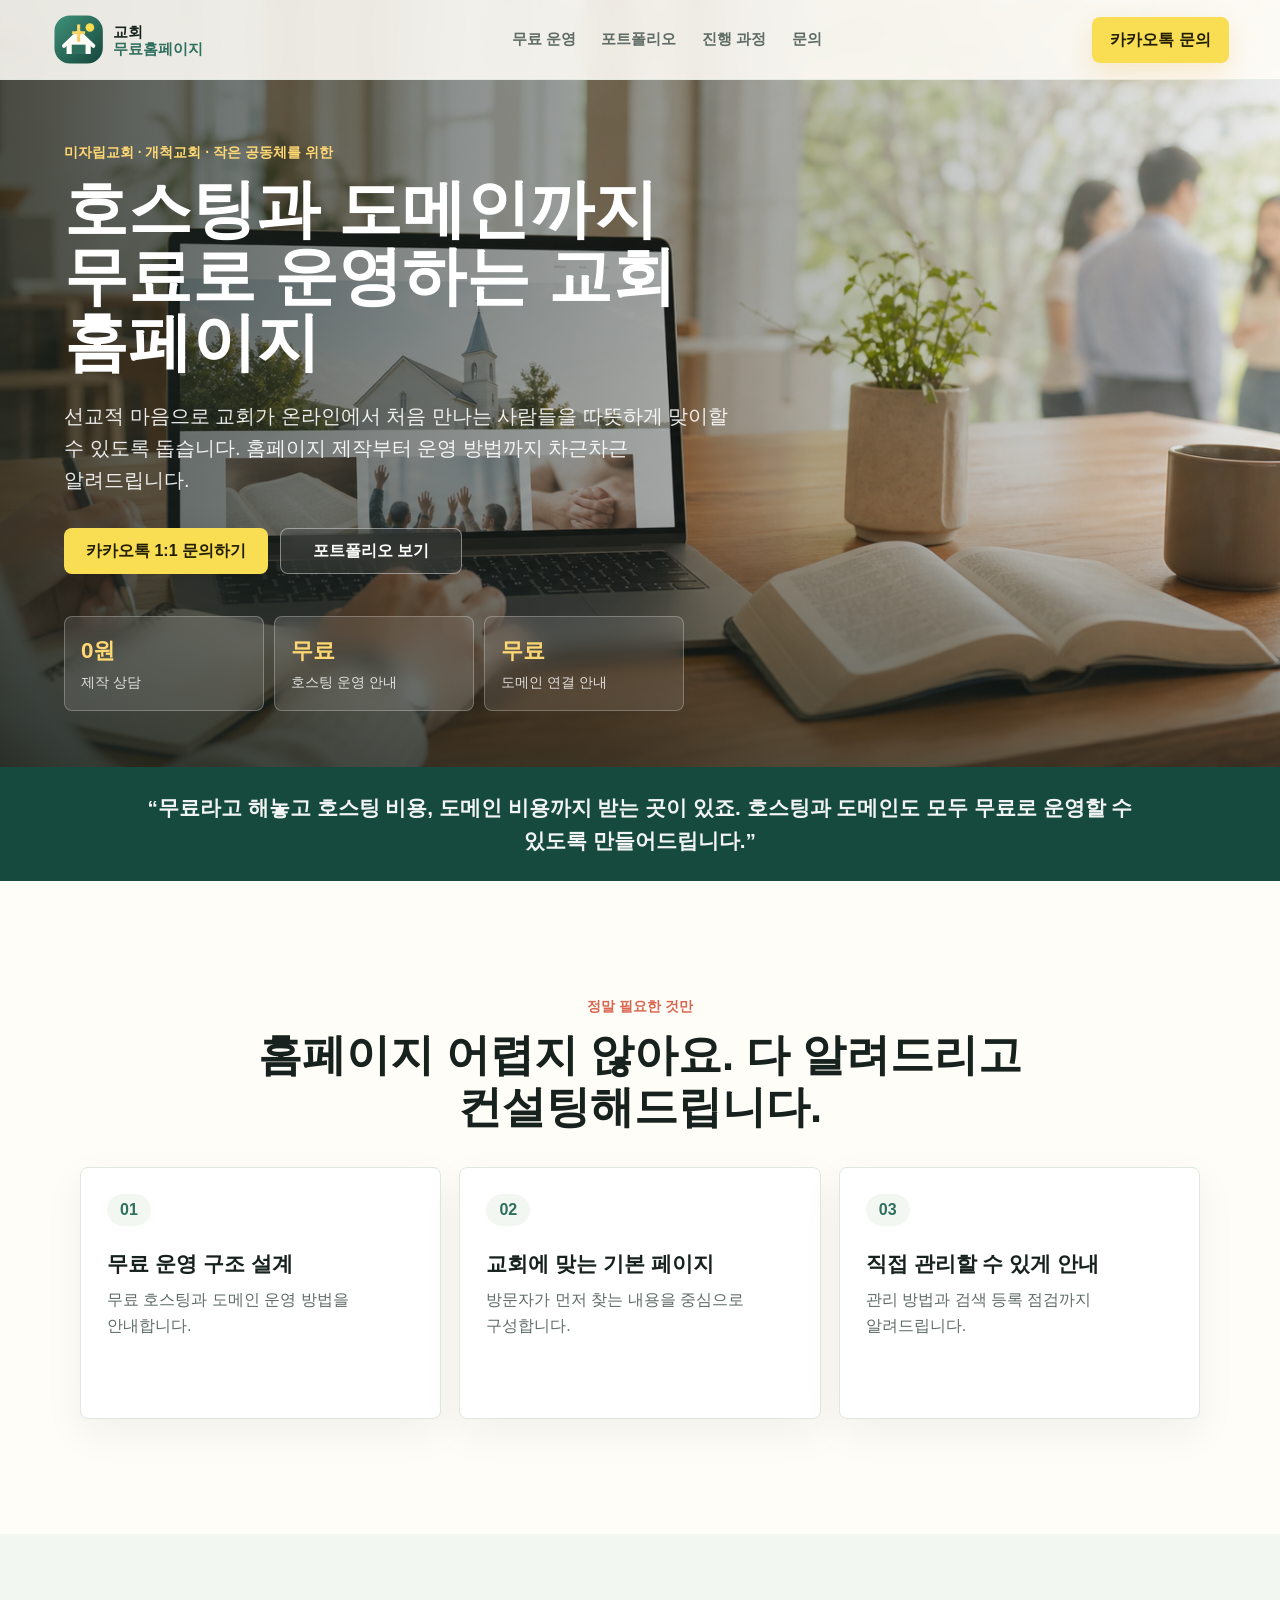
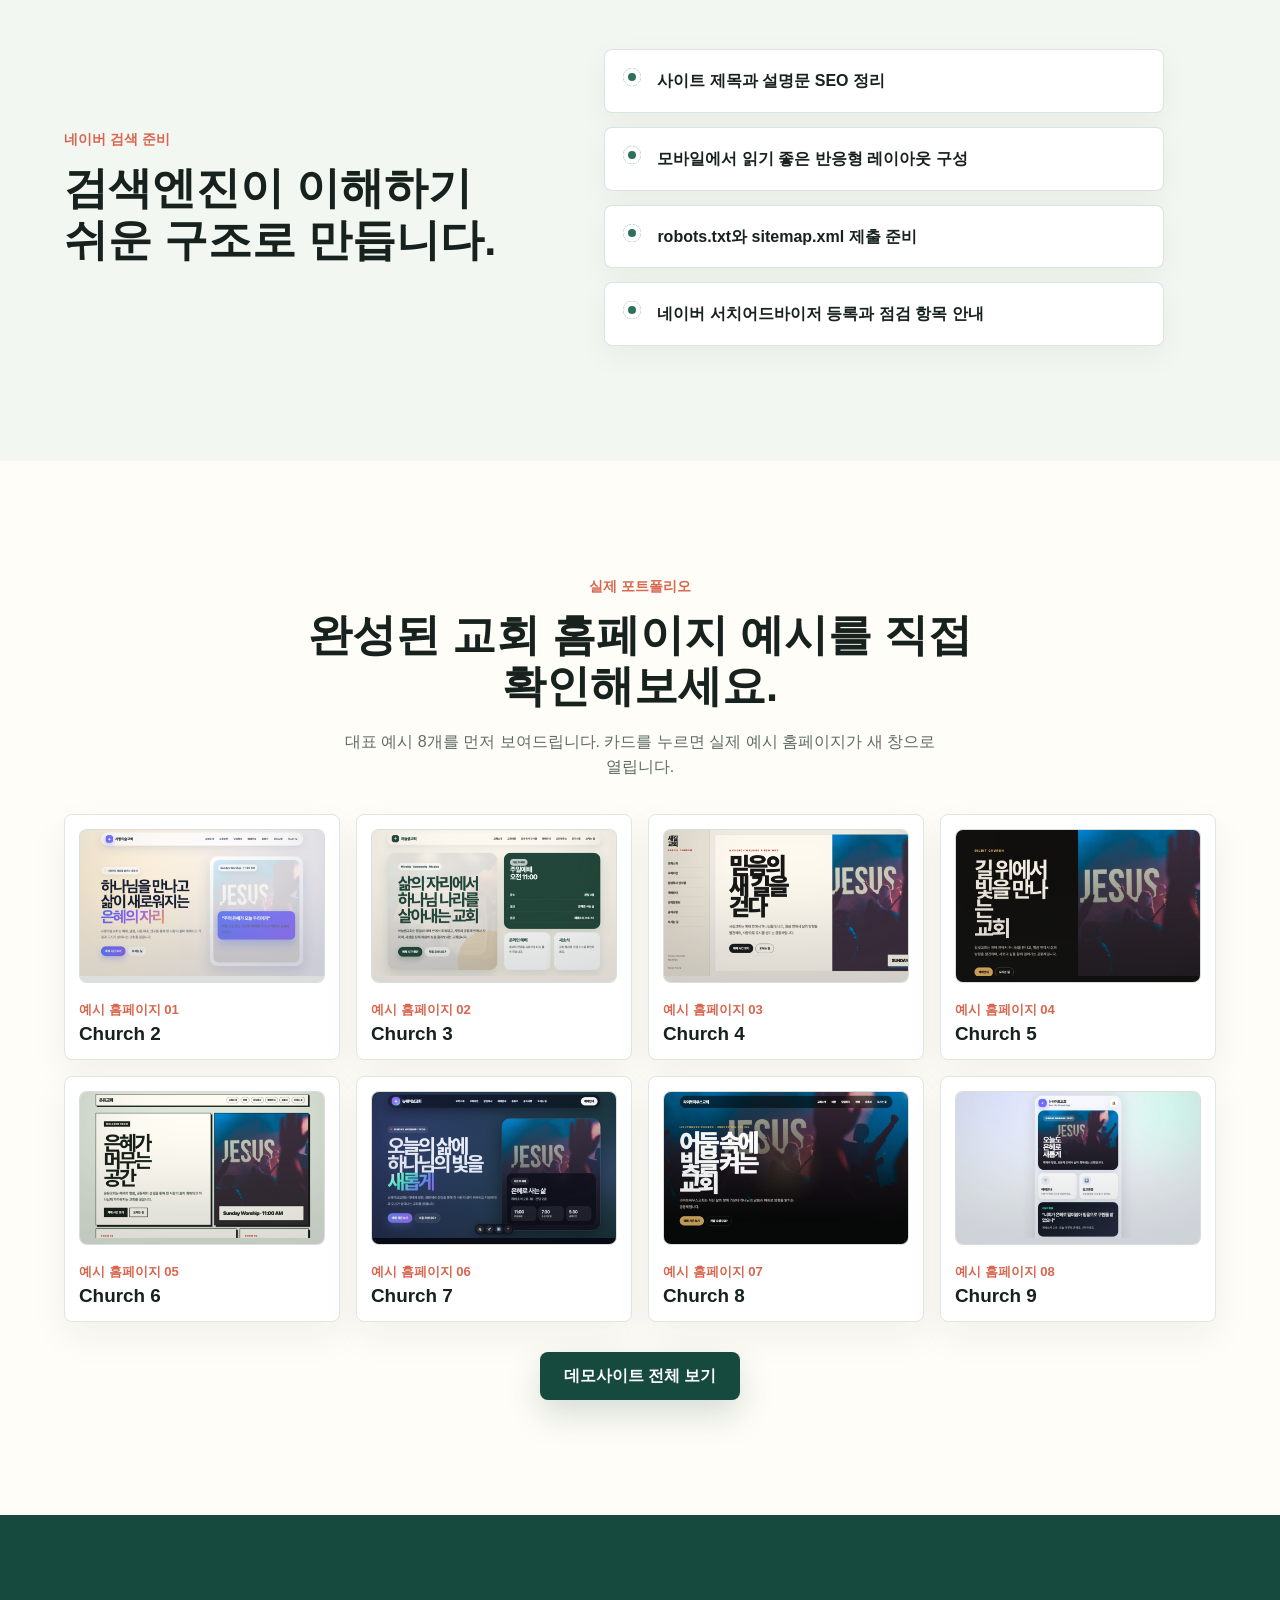
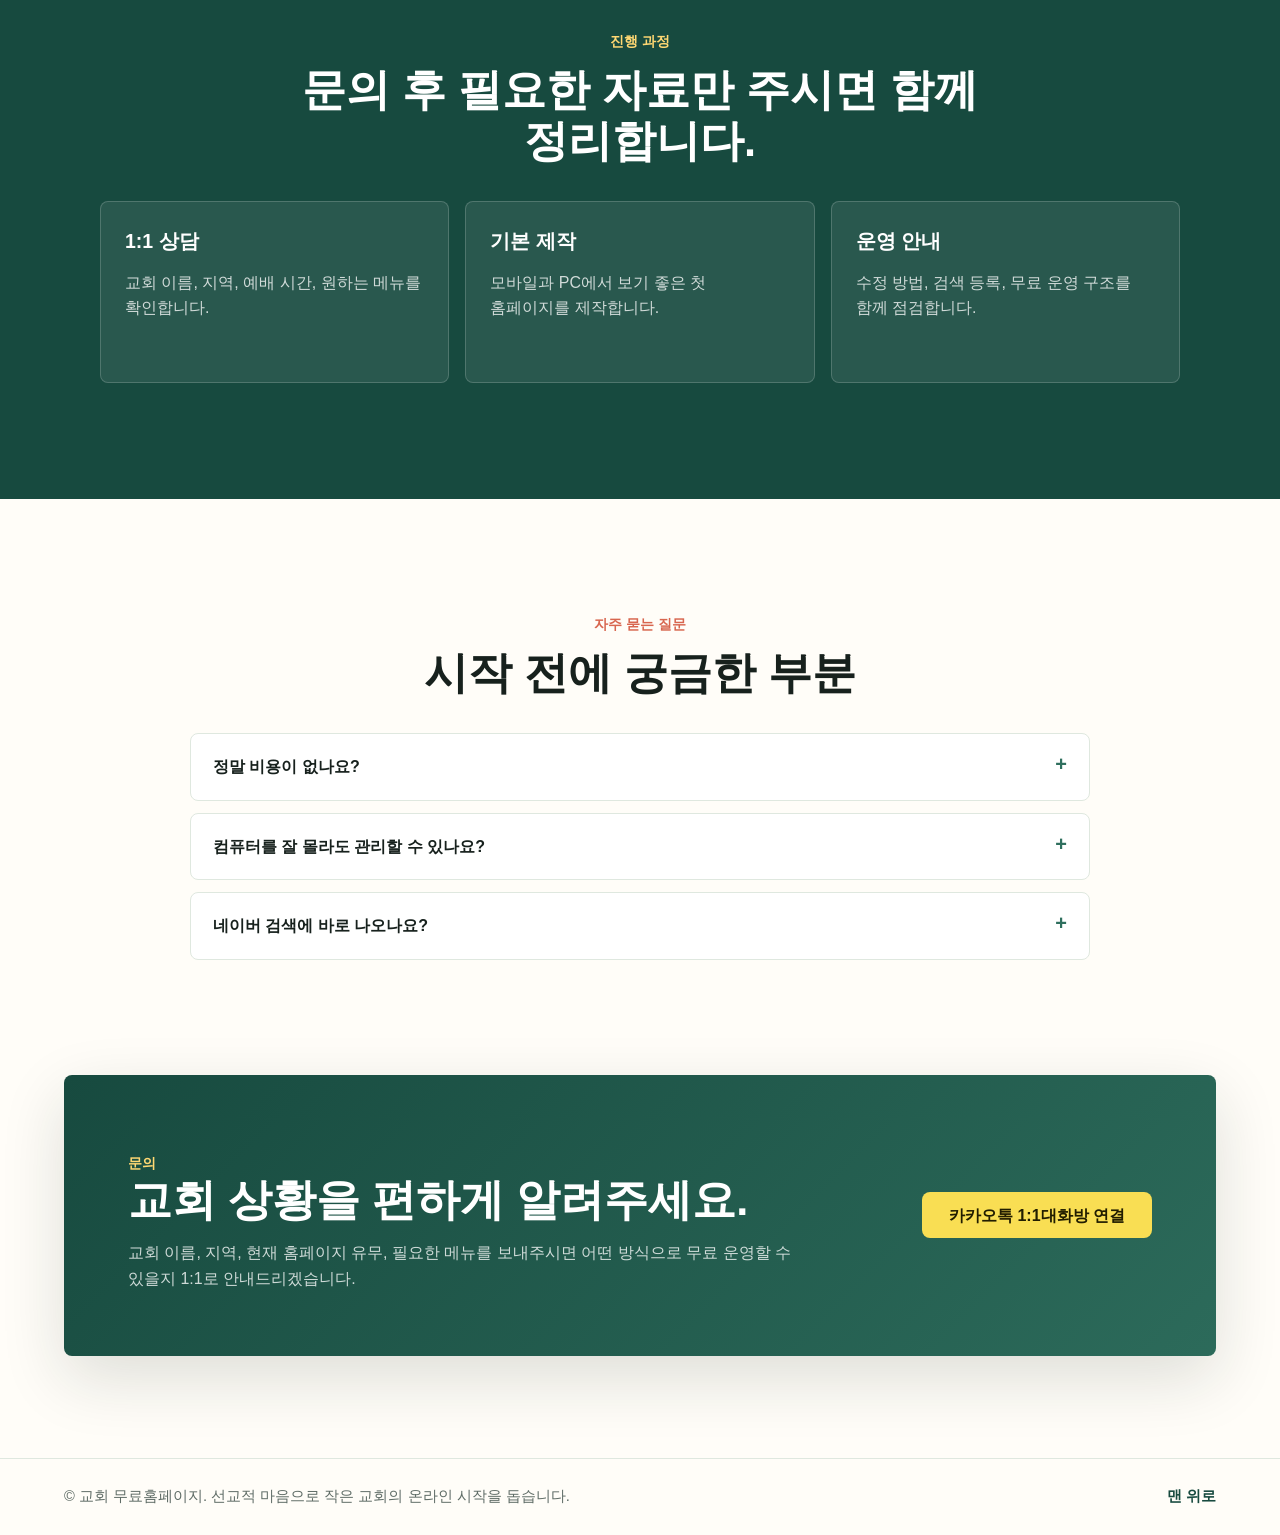
==== commit e767bea1: "Add files via upload" ====
--- a/index.html
+++ b/index.html
@@ -11,7 +11,10 @@
     <meta name="robots" content="index,follow" />
     <meta name="format-detection" content="telephone=no" />
     <link rel="canonical" href="https://free-church.vercel.app/" />
+    <link rel="icon" href="favicon.ico" sizes="any" />
     <link rel="icon" href="assets/favicon.svg" type="image/svg+xml" />
+    <link rel="icon" href="favicon-32x32.png" type="image/png" sizes="32x32" />
+    <link rel="apple-touch-icon" href="apple-touch-icon.png" />
     <meta property="og:type" content="website" />
     <meta property="og:locale" content="ko_KR" />
     <meta property="og:site_name" content="교회 무료홈페이지" />
@@ -168,7 +171,7 @@
             <span>직접 확인해보세요.</span>
           </h2>
           <p class="section-subcopy">
-            카드를 누르면 실제 예시 홈페이지가 새 창으로 열립니다.
+            대표 예시 8개를 먼저 보여드립니다. 카드를 누르면 실제 예시 홈페이지가 새 창으로 열립니다.
           </p>
         </div>
 
@@ -245,78 +248,9 @@
               <strong>Church 9</strong>
             </span>
           </a>
-          <a class="portfolio-card" href="https://sms890522-coder.github.io/Church10" target="_blank" rel="noopener noreferrer" aria-label="Church 10 예시 홈페이지 새 창으로 보기">
-            <span class="portfolio-preview">
-              <img src="assets/portfolio/church10.png" alt="Church 10 예시 홈페이지 미리보기" loading="lazy" />
-            </span>
-            <span class="portfolio-info">
-              <span>예시 홈페이지 09</span>
-              <strong>Church 10</strong>
-            </span>
-          </a>
-          <a class="portfolio-card" href="https://sms890522-coder.github.io/Church11" target="_blank" rel="noopener noreferrer" aria-label="Church 11 예시 홈페이지 새 창으로 보기">
-            <span class="portfolio-preview">
-              <img src="assets/portfolio/church11.png" alt="Church 11 예시 홈페이지 미리보기" loading="lazy" />
-            </span>
-            <span class="portfolio-info">
-              <span>예시 홈페이지 10</span>
-              <strong>Church 11</strong>
-            </span>
-          </a>
-          <a class="portfolio-card" href="https://sms890522-coder.github.io/Church12" target="_blank" rel="noopener noreferrer" aria-label="Church 12 예시 홈페이지 새 창으로 보기">
-            <span class="portfolio-preview">
-              <img src="assets/portfolio/church12.png" alt="Church 12 예시 홈페이지 미리보기" loading="lazy" />
-            </span>
-            <span class="portfolio-info">
-              <span>예시 홈페이지 11</span>
-              <strong>Church 12</strong>
-            </span>
-          </a>
-          <a class="portfolio-card" href="https://sms890522-coder.github.io/Church13" target="_blank" rel="noopener noreferrer" aria-label="Church 13 예시 홈페이지 새 창으로 보기">
-            <span class="portfolio-preview">
-              <img src="assets/portfolio/church13.png" alt="Church 13 예시 홈페이지 미리보기" loading="lazy" />
-            </span>
-            <span class="portfolio-info">
-              <span>예시 홈페이지 12</span>
-              <strong>Church 13</strong>
-            </span>
-          </a>
-          <a class="portfolio-card" href="https://sms890522-coder.github.io/Church14" target="_blank" rel="noopener noreferrer" aria-label="Church 14 예시 홈페이지 새 창으로 보기">
-            <span class="portfolio-preview">
-              <img src="assets/portfolio/church14.png" alt="Church 14 예시 홈페이지 미리보기" loading="lazy" />
-            </span>
-            <span class="portfolio-info">
-              <span>예시 홈페이지 13</span>
-              <strong>Church 14</strong>
-            </span>
-          </a>
-          <a class="portfolio-card" href="https://sms890522-coder.github.io/Church15" target="_blank" rel="noopener noreferrer" aria-label="Church 15 예시 홈페이지 새 창으로 보기">
-            <span class="portfolio-preview">
-              <img src="assets/portfolio/church15.png" alt="Church 15 예시 홈페이지 미리보기" loading="lazy" />
-            </span>
-            <span class="portfolio-info">
-              <span>예시 홈페이지 14</span>
-              <strong>Church 15</strong>
-            </span>
-          </a>
-          <a class="portfolio-card" href="https://sms890522-coder.github.io/Church16" target="_blank" rel="noopener noreferrer" aria-label="Church 16 예시 홈페이지 새 창으로 보기">
-            <span class="portfolio-preview">
-              <img src="assets/portfolio/church16.png" alt="Church 16 예시 홈페이지 미리보기" loading="lazy" />
-            </span>
-            <span class="portfolio-info">
-              <span>예시 홈페이지 15</span>
-              <strong>Church 16</strong>
-            </span>
-          </a>
-          <a class="portfolio-card" href="https://sms890522-coder.github.io/Church17" target="_blank" rel="noopener noreferrer" aria-label="Church 17 예시 홈페이지 새 창으로 보기">
-            <span class="portfolio-preview">
-              <img src="assets/portfolio/church17.png" alt="Church 17 예시 홈페이지 미리보기" loading="lazy" />
-            </span>
-            <span class="portfolio-info">
-              <span>예시 홈페이지 16</span>
-              <strong>Church 17</strong>
-            </span>
-          </a>
+        </div>
+        <div class="portfolio-actions">
+          <a class="portfolio-more-link" href="demos.html">데모사이트 전체 보기</a>
         </div>
       </section>
 
--- a/styles.css
+++ b/styles.css
@@ -114,6 +114,10 @@
   color: var(--green-dark);
 }
 
+.nav-links a[aria-current="page"] {
+  color: var(--green-dark);
+}
+
 .header-chat,
 .primary-action,
 .secondary-action,
@@ -402,11 +406,82 @@
   background: var(--paper);
 }
 
+.demo-page {
+  background: var(--paper);
+}
+
+.demo-hero {
+  padding: 148px clamp(18px, 5vw, 72px) 70px;
+  background:
+    linear-gradient(135deg, rgba(23, 74, 63, 0.97), rgba(47, 111, 94, 0.9)),
+    var(--green-dark);
+  color: var(--white);
+  overflow: hidden;
+}
+
+.demo-hero-inner {
+  width: min(1040px, 100%);
+  min-width: 0;
+  margin: 0 auto;
+}
+
+.demo-hero .eyebrow {
+  color: #ffd873;
+}
+
+.demo-hero h1 {
+  max-width: 840px;
+  margin: 0;
+  font-size: clamp(2.15rem, 4.5vw, 4.5rem);
+  line-height: 1.1;
+  letter-spacing: 0;
+  overflow-wrap: anywhere;
+  word-break: keep-all;
+}
+
+.demo-hero h1 span,
+.demo-hero p span {
+  display: block;
+}
+
+.demo-hero p {
+  max-width: 760px;
+  margin: 22px 0 0;
+  color: rgba(255, 255, 255, 0.84);
+  font-size: clamp(1.02rem, 1.5vw, 1.18rem);
+  overflow-wrap: anywhere;
+  word-break: keep-all;
+}
+
+.demo-hero-actions {
+  display: flex;
+  flex-wrap: wrap;
+  gap: 12px;
+  margin-top: 30px;
+}
+
+.demo-back-link {
+  display: inline-flex;
+  align-items: center;
+  justify-content: center;
+  min-height: 46px;
+  padding: 0 22px;
+  border: 1px solid rgba(255, 255, 255, 0.38);
+  border-radius: 8px;
+  color: var(--white);
+  font-weight: 800;
+  background: rgba(255, 255, 255, 0.08);
+}
+
 .section-subcopy {
   max-width: 640px;
   margin: 16px auto 0;
   color: var(--muted);
   word-break: keep-all;
+}
+
+.section-subcopy span {
+  display: block;
 }
 
 .portfolio-grid {
@@ -490,6 +565,30 @@
   color: var(--ink);
   font-size: 1.18rem;
   line-height: 1.24;
+}
+
+.portfolio-actions {
+  display: flex;
+  justify-content: center;
+  margin-top: 30px;
+}
+
+.portfolio-more-link {
+  display: inline-flex;
+  align-items: center;
+  justify-content: center;
+  min-height: 48px;
+  padding: 0 24px;
+  border-radius: 8px;
+  background: var(--green-dark);
+  color: var(--white);
+  font-weight: 850;
+  box-shadow: 0 14px 34px rgba(23, 74, 63, 0.18);
+}
+
+.portfolio-more-link:hover,
+.portfolio-more-link:focus-visible {
+  background: var(--green);
 }
 
 .process {
@@ -649,6 +748,11 @@
     padding-top: 118px;
   }
 
+  .demo-hero {
+    padding-top: 118px;
+    padding-bottom: 58px;
+  }
+
   .hero-image {
     background:
       linear-gradient(180deg, rgba(23, 33, 29, 0.66) 0%, rgba(23, 33, 29, 0.52) 52%, rgba(23, 33, 29, 0.74) 100%),
@@ -721,7 +825,8 @@
   }
 
   .primary-action,
-  .secondary-action {
+  .secondary-action,
+  .demo-back-link {
     width: 100%;
   }
 
@@ -756,6 +861,7 @@
   .section-heading h2,
   .seo-band h2,
   .contact h2,
+  .demo-hero h1,
   .section-subcopy {
     overflow-wrap: anywhere;
     word-break: break-all;
@@ -768,6 +874,15 @@
     line-height: 1.24;
   }
 
+  .demo-hero h1 {
+    font-size: 2rem;
+    line-height: 1.16;
+  }
+
+  .demo-hero p {
+    font-size: 0.98rem;
+  }
+
   .section-heading h2 span,
   .seo-band h2 span {
     display: block;
@@ -775,6 +890,7 @@
 
   .promise-card p,
   .check-list li,
+  .demo-hero p,
   .section-subcopy {
     word-break: break-all;
   }
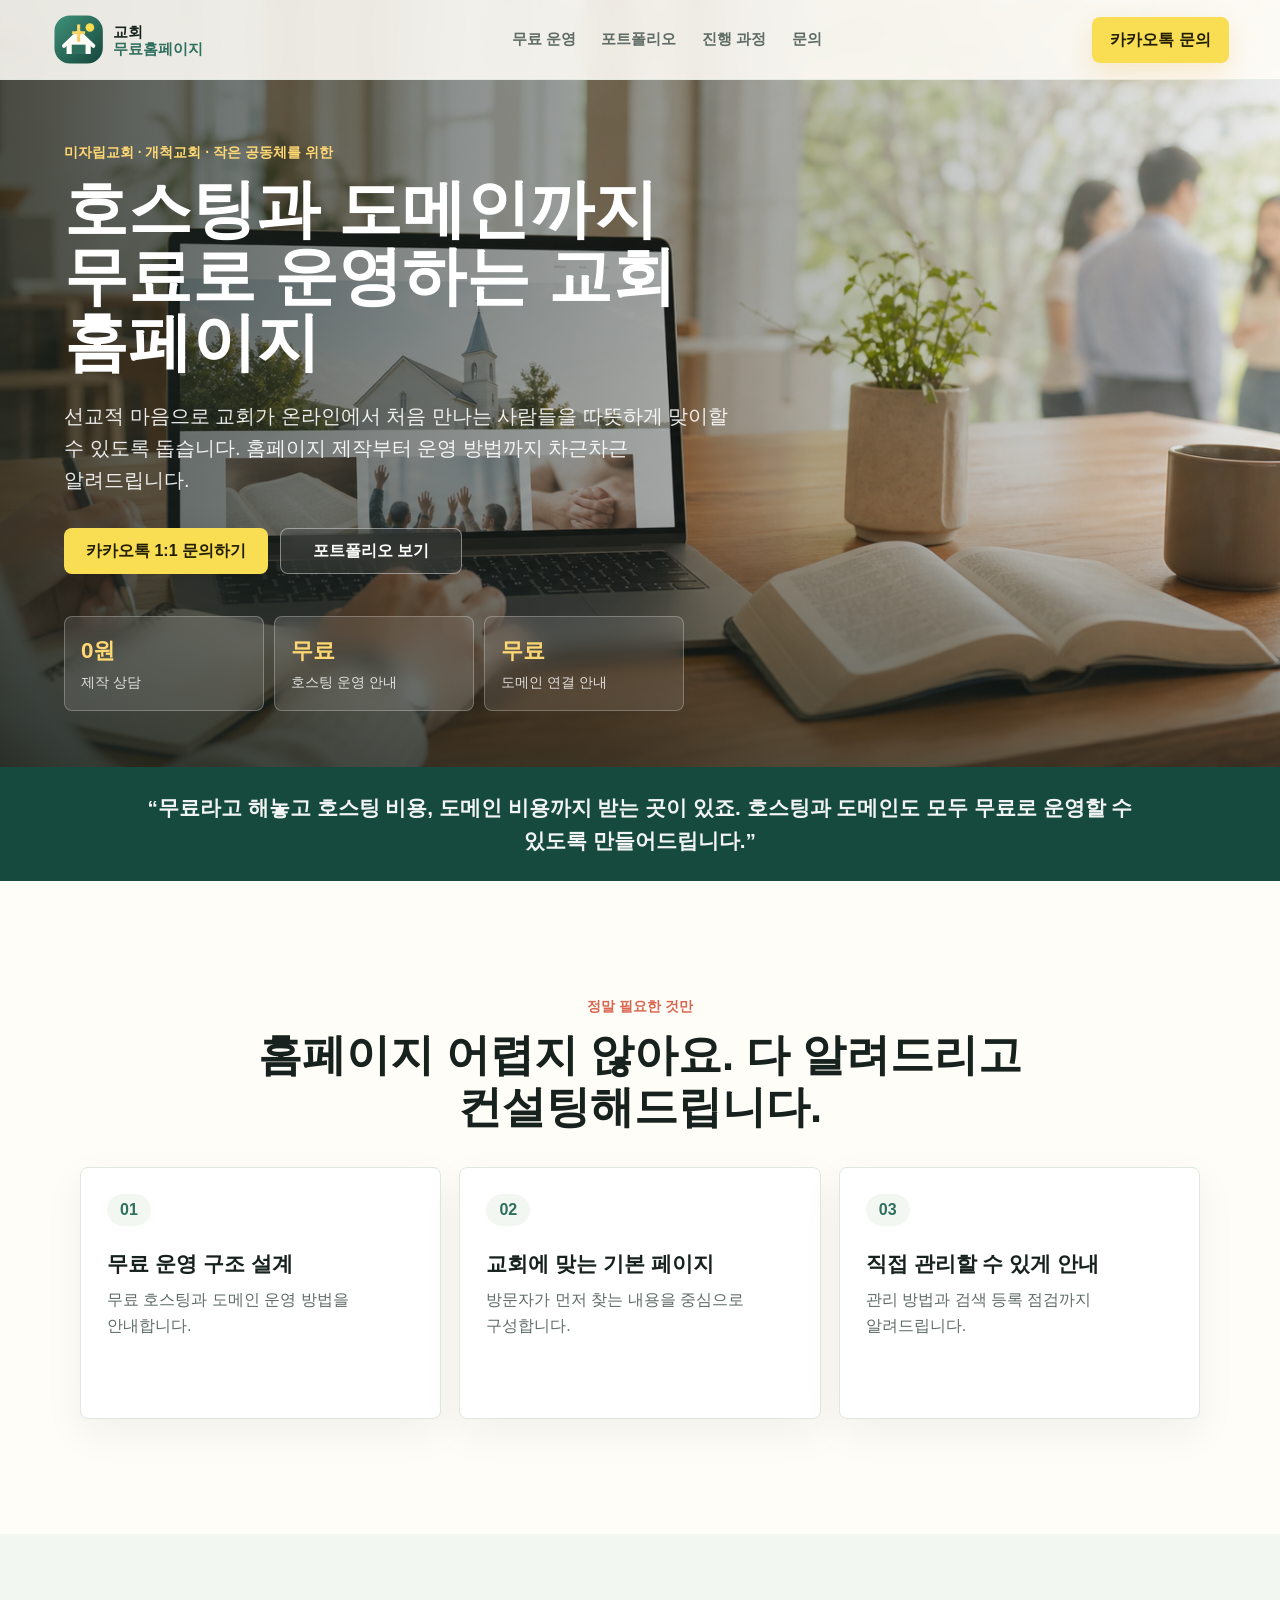
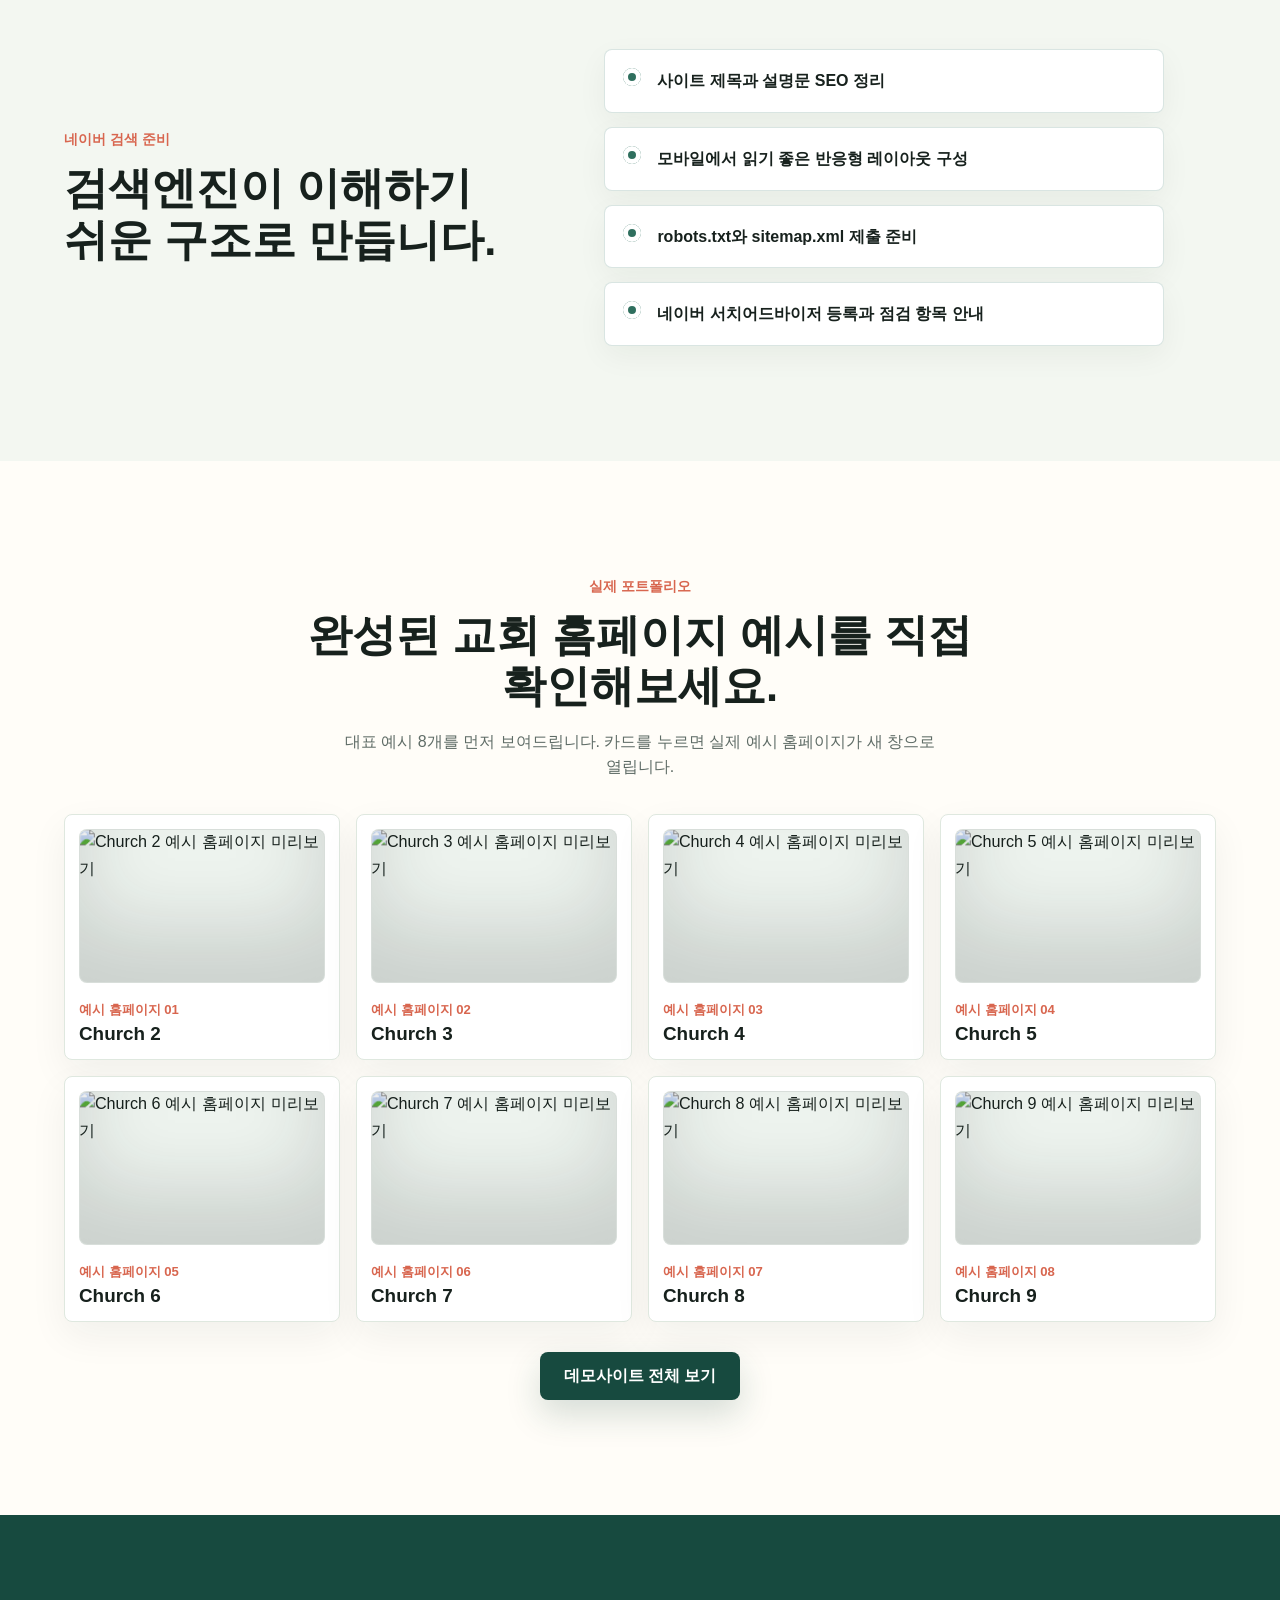
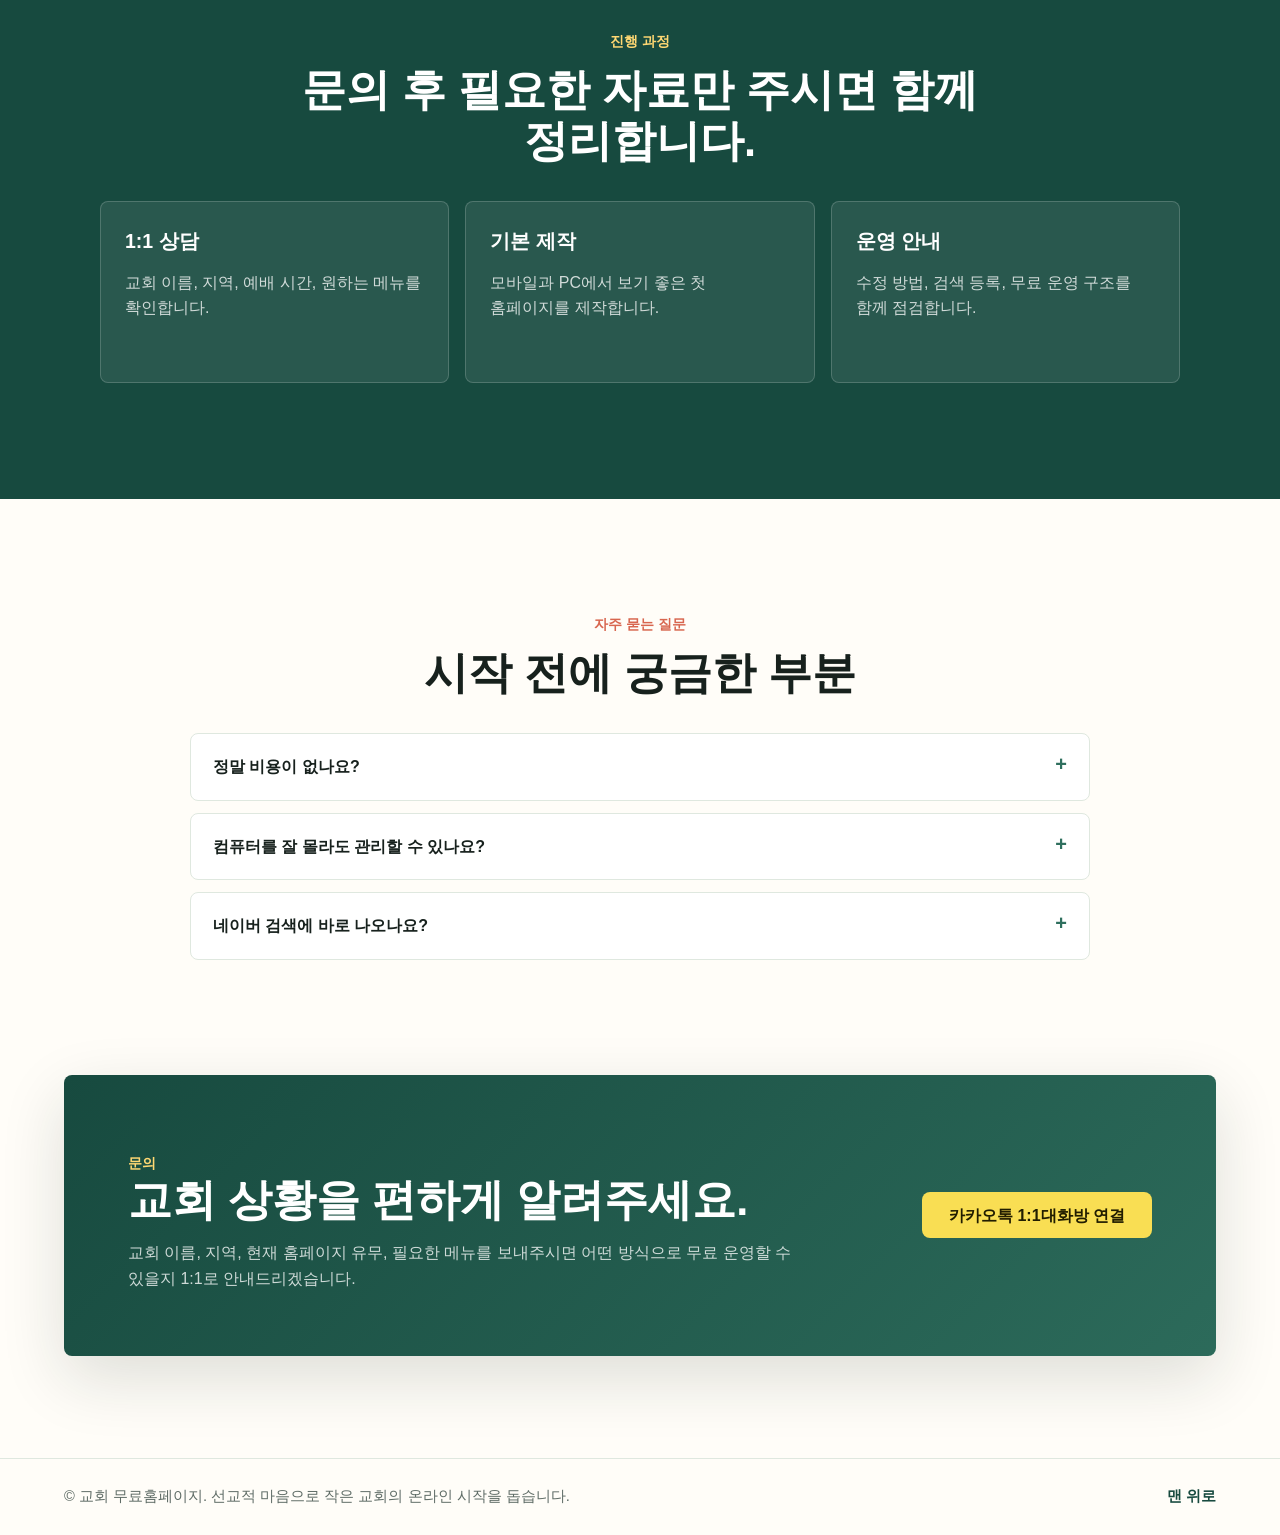
==== commit 03af95c8: "Add files via upload" ====
--- a/index.html
+++ b/index.html
@@ -15,6 +15,7 @@
     <link rel="icon" href="assets/favicon.svg" type="image/svg+xml" />
     <link rel="icon" href="favicon-32x32.png" type="image/png" sizes="32x32" />
     <link rel="apple-touch-icon" href="apple-touch-icon.png" />
+    <link rel="preload" as="image" href="assets/optimized/church-homepage-hero.jpg" />
     <meta property="og:type" content="website" />
     <meta property="og:locale" content="ko_KR" />
     <meta property="og:site_name" content="교회 무료홈페이지" />
@@ -24,7 +25,7 @@
       content="호스팅·도메인까지 무료로 운영할 수 있도록 교회 홈페이지 제작과 컨설팅을 돕습니다."
     />
     <meta property="og:url" content="https://free-church.vercel.app/" />
-    <meta property="og:image" content="https://free-church.vercel.app/assets/church-homepage-hero.png" />
+    <meta property="og:image" content="https://free-church.vercel.app/assets/optimized/church-homepage-hero.jpg" />
     <meta name="twitter:card" content="summary_large_image" />
     <script type="application/ld+json">
       {
@@ -178,7 +179,7 @@
         <div class="portfolio-grid" aria-label="실제 예시 홈페이지 목록">
           <a class="portfolio-card" href="https://sms890522-coder.github.io/Church2" target="_blank" rel="noopener noreferrer" aria-label="Church 2 예시 홈페이지 새 창으로 보기">
             <span class="portfolio-preview">
-              <img src="assets/portfolio/church2.png" alt="Church 2 예시 홈페이지 미리보기" loading="lazy" />
+              <img src="assets/optimized/portfolio/church2.jpg" alt="Church 2 예시 홈페이지 미리보기" loading="lazy" decoding="async" />
             </span>
             <span class="portfolio-info">
               <span>예시 홈페이지 01</span>
@@ -187,7 +188,7 @@
           </a>
           <a class="portfolio-card" href="https://sms890522-coder.github.io/Church3" target="_blank" rel="noopener noreferrer" aria-label="Church 3 예시 홈페이지 새 창으로 보기">
             <span class="portfolio-preview">
-              <img src="assets/portfolio/church3.png" alt="Church 3 예시 홈페이지 미리보기" loading="lazy" />
+              <img src="assets/optimized/portfolio/church3.jpg" alt="Church 3 예시 홈페이지 미리보기" loading="lazy" decoding="async" />
             </span>
             <span class="portfolio-info">
               <span>예시 홈페이지 02</span>
@@ -196,7 +197,7 @@
           </a>
           <a class="portfolio-card" href="https://sms890522-coder.github.io/Church4" target="_blank" rel="noopener noreferrer" aria-label="Church 4 예시 홈페이지 새 창으로 보기">
             <span class="portfolio-preview">
-              <img src="assets/portfolio/church4.png" alt="Church 4 예시 홈페이지 미리보기" loading="lazy" />
+              <img src="assets/optimized/portfolio/church4.jpg" alt="Church 4 예시 홈페이지 미리보기" loading="lazy" decoding="async" />
             </span>
             <span class="portfolio-info">
               <span>예시 홈페이지 03</span>
@@ -205,7 +206,7 @@
           </a>
           <a class="portfolio-card" href="https://sms890522-coder.github.io/Church5" target="_blank" rel="noopener noreferrer" aria-label="Church 5 예시 홈페이지 새 창으로 보기">
             <span class="portfolio-preview">
-              <img src="assets/portfolio/church5.png" alt="Church 5 예시 홈페이지 미리보기" loading="lazy" />
+              <img src="assets/optimized/portfolio/church5.jpg" alt="Church 5 예시 홈페이지 미리보기" loading="lazy" decoding="async" />
             </span>
             <span class="portfolio-info">
               <span>예시 홈페이지 04</span>
@@ -214,7 +215,7 @@
           </a>
           <a class="portfolio-card" href="https://sms890522-coder.github.io/Church6" target="_blank" rel="noopener noreferrer" aria-label="Church 6 예시 홈페이지 새 창으로 보기">
             <span class="portfolio-preview">
-              <img src="assets/portfolio/church6.png" alt="Church 6 예시 홈페이지 미리보기" loading="lazy" />
+              <img src="assets/optimized/portfolio/church6.jpg" alt="Church 6 예시 홈페이지 미리보기" loading="lazy" decoding="async" />
             </span>
             <span class="portfolio-info">
               <span>예시 홈페이지 05</span>
@@ -223,7 +224,7 @@
           </a>
           <a class="portfolio-card" href="https://sms890522-coder.github.io/Church7" target="_blank" rel="noopener noreferrer" aria-label="Church 7 예시 홈페이지 새 창으로 보기">
             <span class="portfolio-preview">
-              <img src="assets/portfolio/church7.png" alt="Church 7 예시 홈페이지 미리보기" loading="lazy" />
+              <img src="assets/optimized/portfolio/church7.jpg" alt="Church 7 예시 홈페이지 미리보기" loading="lazy" decoding="async" />
             </span>
             <span class="portfolio-info">
               <span>예시 홈페이지 06</span>
@@ -232,7 +233,7 @@
           </a>
           <a class="portfolio-card" href="https://sms890522-coder.github.io/Church8" target="_blank" rel="noopener noreferrer" aria-label="Church 8 예시 홈페이지 새 창으로 보기">
             <span class="portfolio-preview">
-              <img src="assets/portfolio/church8.png" alt="Church 8 예시 홈페이지 미리보기" loading="lazy" />
+              <img src="assets/optimized/portfolio/church8.jpg" alt="Church 8 예시 홈페이지 미리보기" loading="lazy" decoding="async" />
             </span>
             <span class="portfolio-info">
               <span>예시 홈페이지 07</span>
@@ -241,7 +242,7 @@
           </a>
           <a class="portfolio-card" href="https://sms890522-coder.github.io/Church9" target="_blank" rel="noopener noreferrer" aria-label="Church 9 예시 홈페이지 새 창으로 보기">
             <span class="portfolio-preview">
-              <img src="assets/portfolio/church9.png" alt="Church 9 예시 홈페이지 미리보기" loading="lazy" />
+              <img src="assets/optimized/portfolio/church9.jpg" alt="Church 9 예시 홈페이지 미리보기" loading="lazy" decoding="async" />
             </span>
             <span class="portfolio-info">
               <span>예시 홈페이지 08</span>
@@ -250,7 +251,7 @@
           </a>
         </div>
         <div class="portfolio-actions">
-          <a class="portfolio-more-link" href="demos.html">데모사이트 전체 보기</a>
+          <a class="portfolio-more-link" href="demos">데모사이트 전체 보기</a>
         </div>
       </section>
 
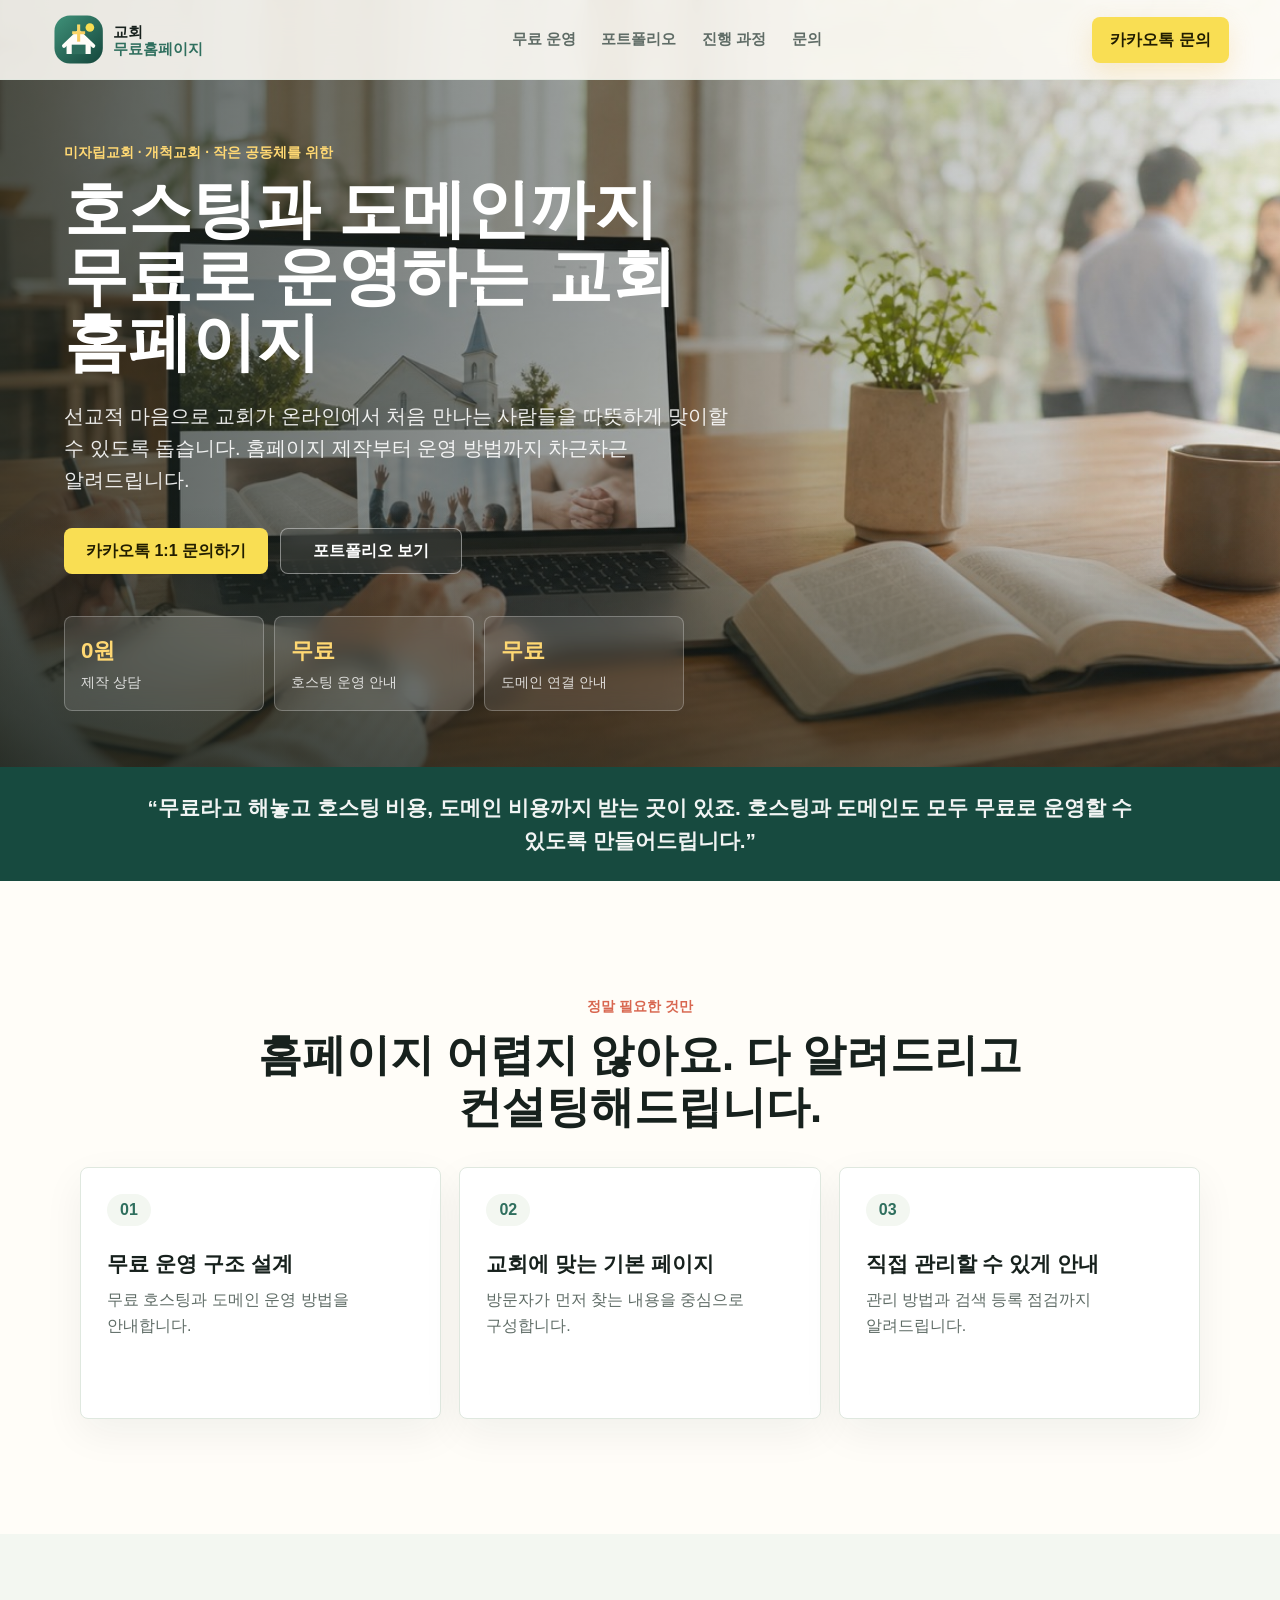
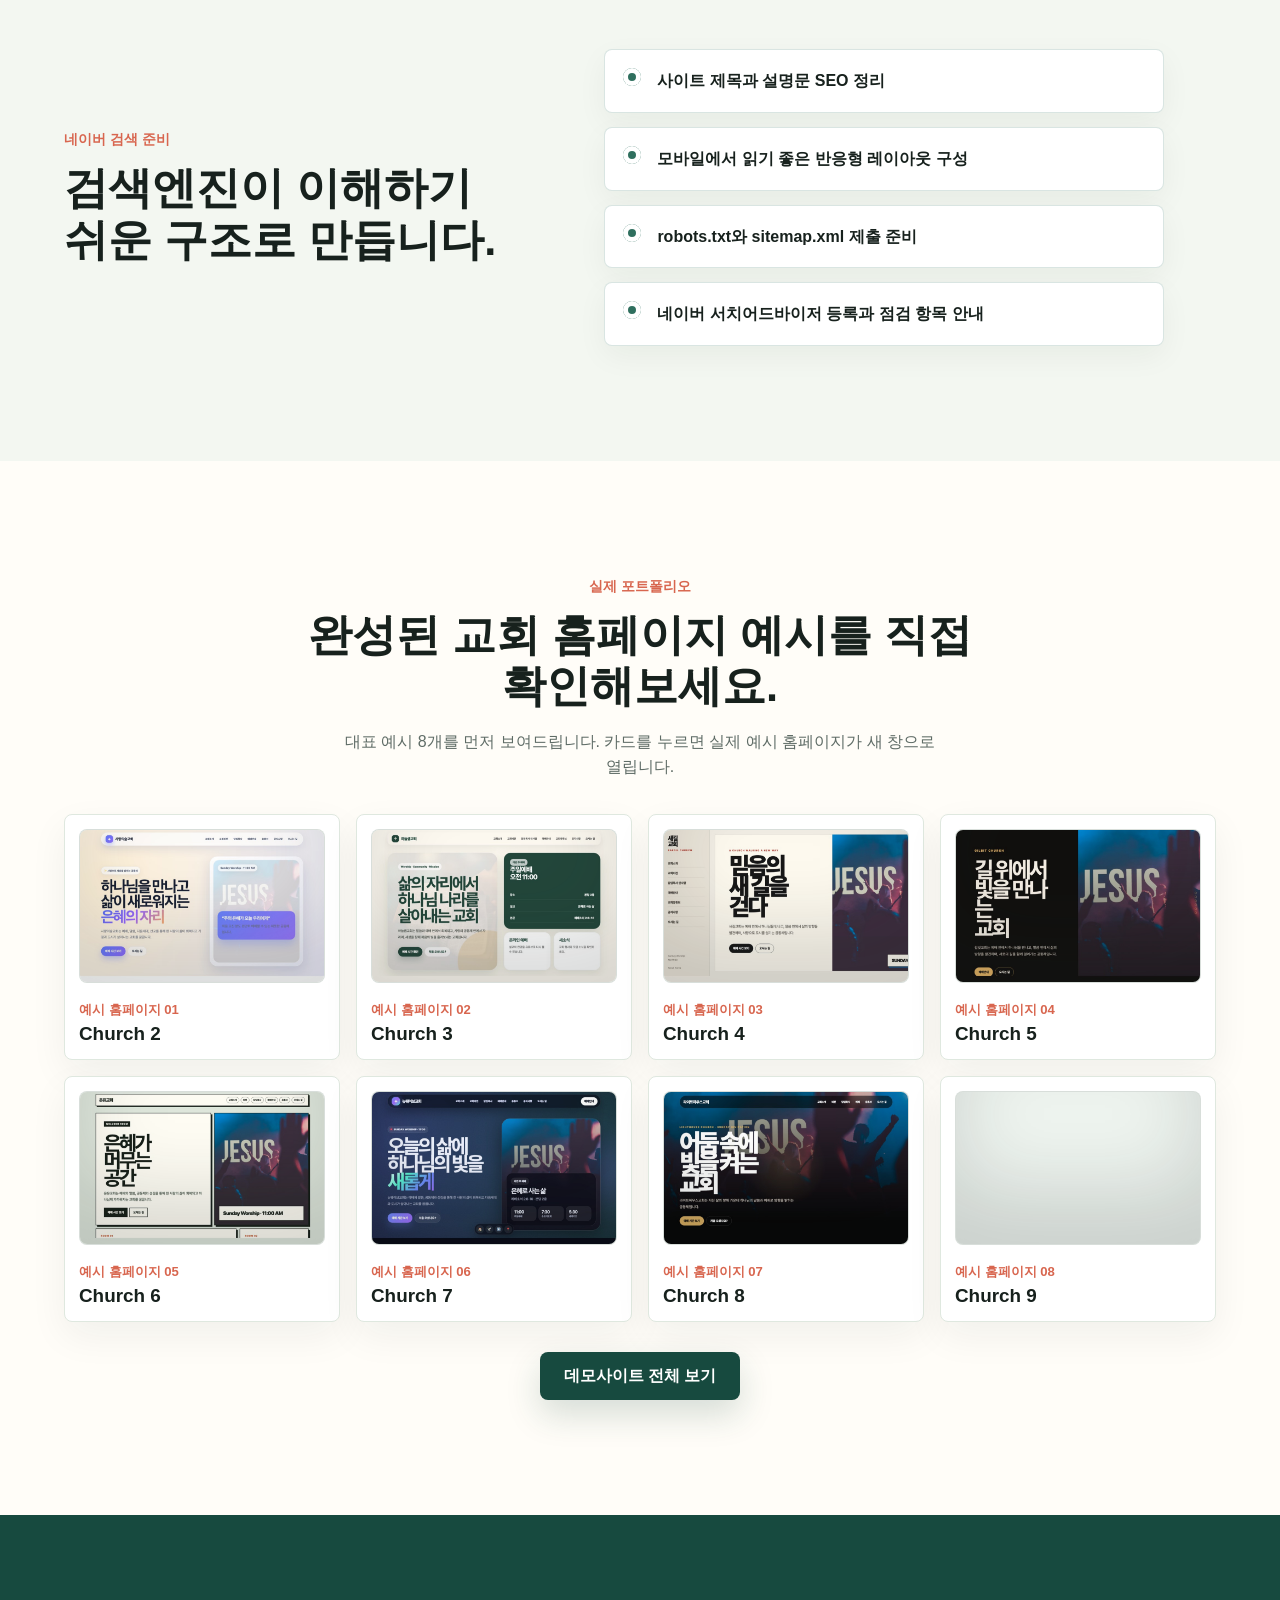
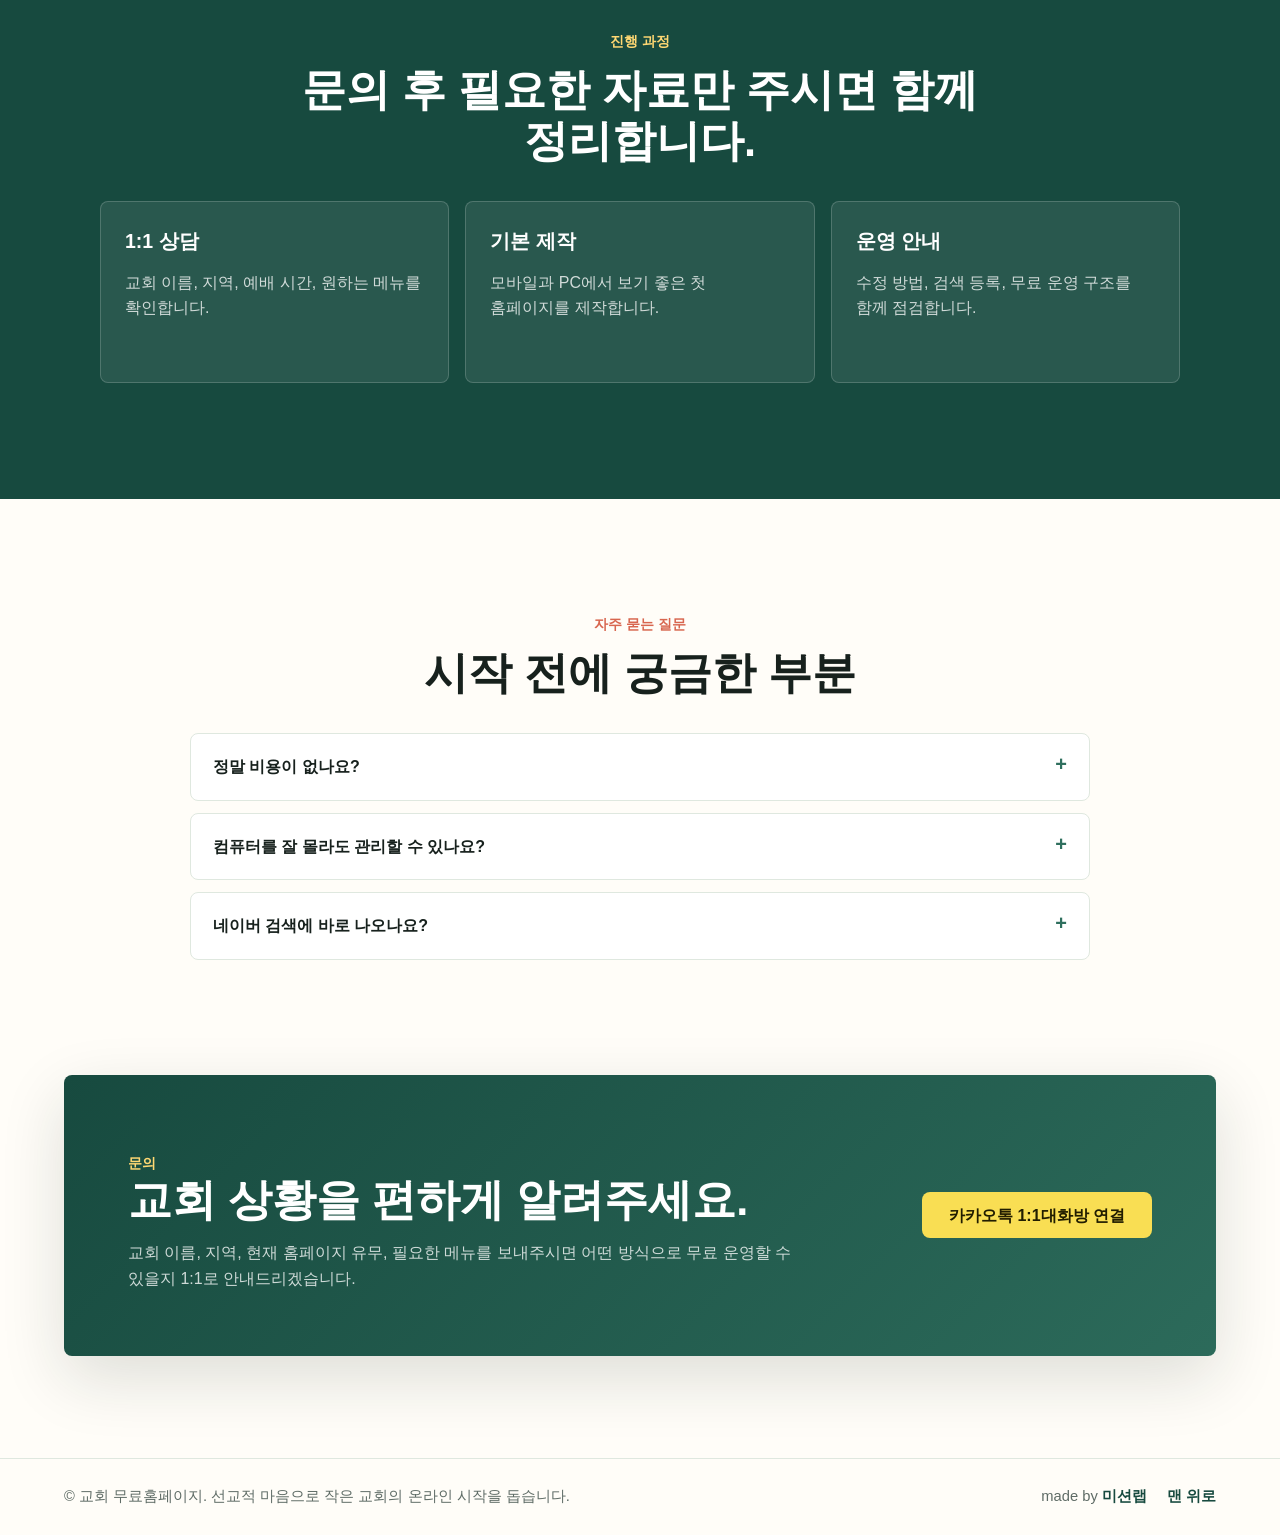
==== commit eb608ce2: "Add files via upload" ====
--- a/index.html
+++ b/index.html
@@ -322,7 +322,10 @@
 
     <footer class="site-footer">
       <p>© 교회 무료홈페이지. 선교적 마음으로 작은 교회의 온라인 시작을 돕습니다.</p>
-      <a href="#top">맨 위로</a>
+      <div class="footer-links">
+        <span>made by <a href="https://missionlab.work" target="_blank" rel="noopener noreferrer">미션랩</a></span>
+        <a href="#top">맨 위로</a>
+      </div>
     </footer>
 
     <script src="script.js"></script>
--- a/styles.css
+++ b/styles.css
@@ -153,7 +153,7 @@
   inset: 0;
   background:
     linear-gradient(90deg, rgba(23, 33, 29, 0.74) 0%, rgba(23, 33, 29, 0.42) 46%, rgba(23, 33, 29, 0.08) 100%),
-    url("assets/church-homepage-hero.png") center / cover no-repeat;
+    url("assets/optimized/church-homepage-hero.jpg") center / cover no-repeat;
   transform: scale(1.01);
 }
 
@@ -726,6 +726,13 @@
   font-weight: 800;
 }
 
+.footer-links {
+  display: flex;
+  flex-wrap: wrap;
+  gap: 8px 20px;
+  align-items: center;
+}
+
 @media (max-width: 900px) {
   .site-header {
     min-height: 66px;
@@ -756,7 +763,7 @@
   .hero-image {
     background:
       linear-gradient(180deg, rgba(23, 33, 29, 0.66) 0%, rgba(23, 33, 29, 0.52) 52%, rgba(23, 33, 29, 0.74) 100%),
-      url("assets/church-homepage-hero.png") center / cover no-repeat;
+      url("assets/optimized/church-homepage-hero.jpg") center / cover no-repeat;
   }
 
   .promise-grid,
@@ -923,6 +930,11 @@
   .site-footer {
     flex-direction: column;
   }
+
+  .footer-links {
+    justify-content: space-between;
+    width: 100%;
+  }
 }
 
 @media (prefers-reduced-motion: reduce) {
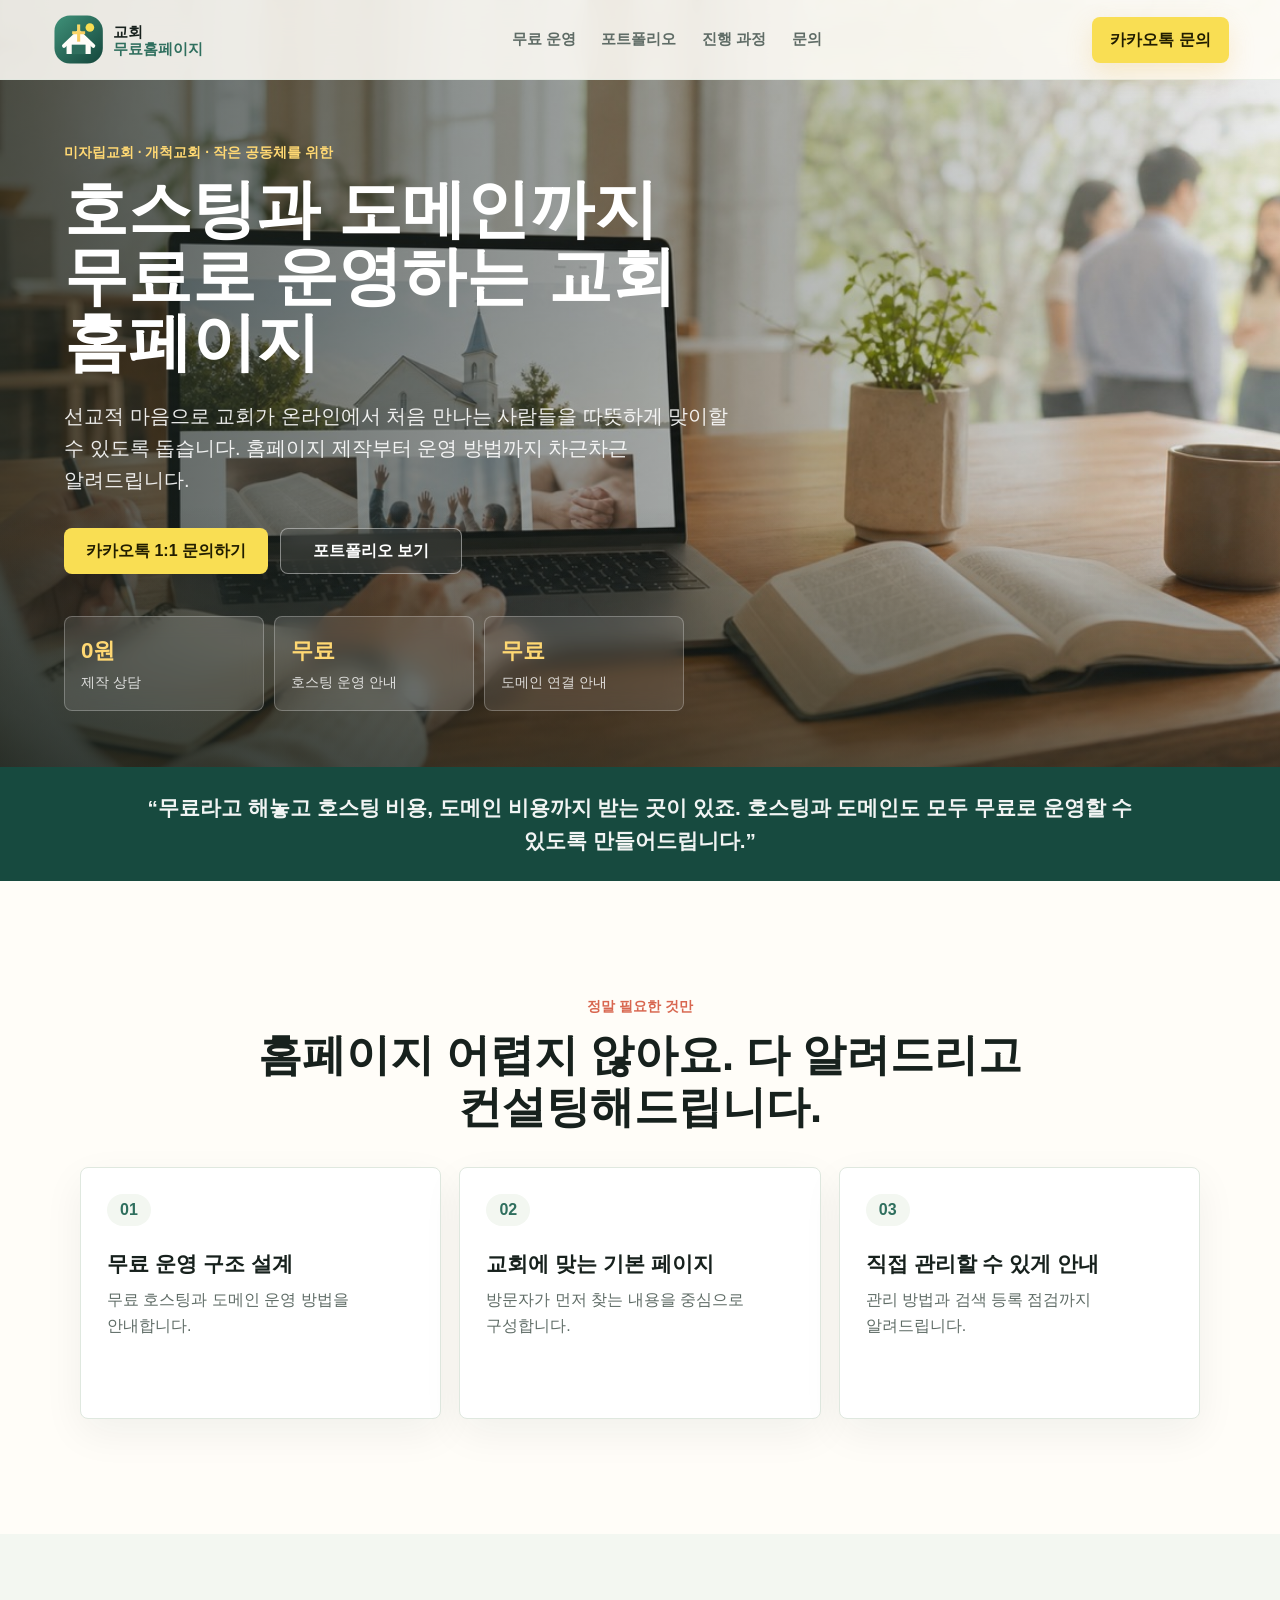
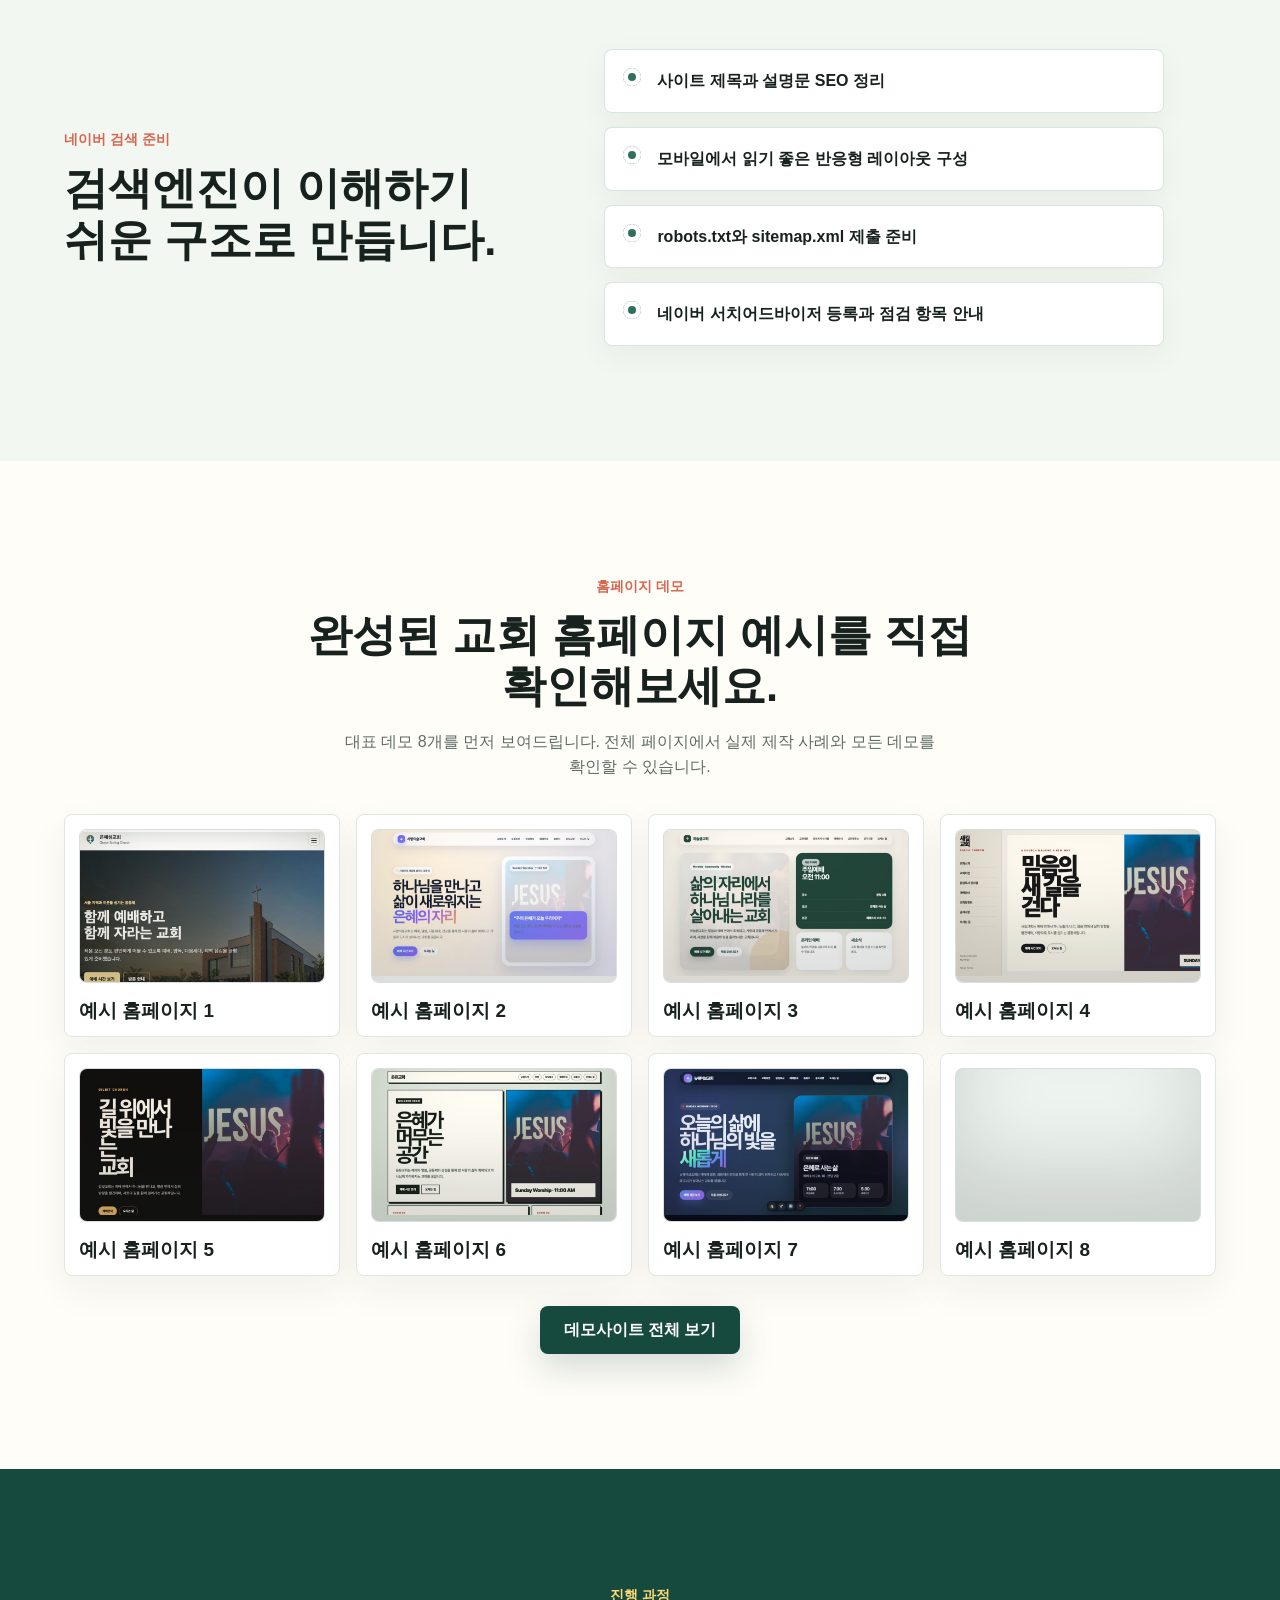
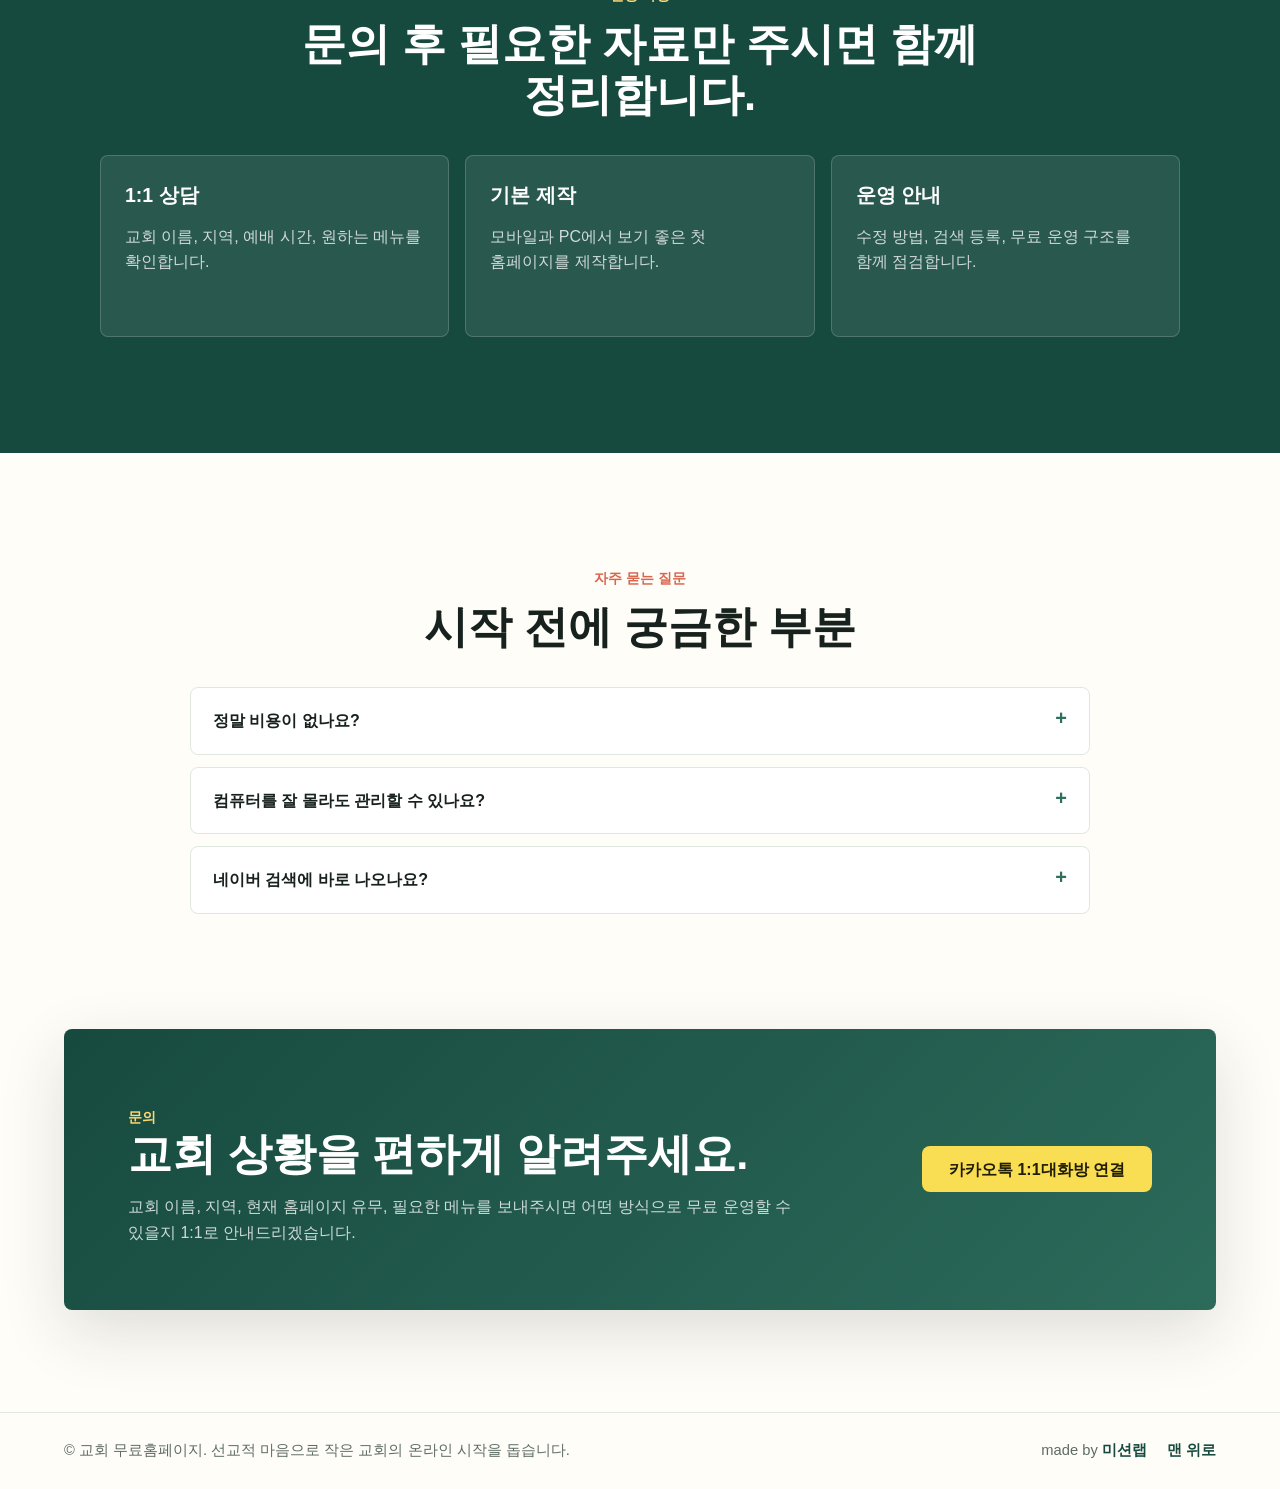
==== commit 0557b306: "Add live church portfolio and renumber demos" ====
--- a/index.html
+++ b/index.html
@@ -166,87 +166,79 @@
 
       <section class="section examples" id="examples" aria-labelledby="examples-title">
         <div class="section-heading">
-          <p class="eyebrow">실제 포트폴리오</p>
+          <p class="eyebrow">홈페이지 데모</p>
           <h2 id="examples-title">
             <span>완성된 교회 홈페이지 예시를</span>
             <span>직접 확인해보세요.</span>
           </h2>
           <p class="section-subcopy">
-            대표 예시 8개를 먼저 보여드립니다. 카드를 누르면 실제 예시 홈페이지가 새 창으로 열립니다.
+            대표 데모 8개를 먼저 보여드립니다. 전체 페이지에서 실제 제작 사례와 모든 데모를 확인할 수 있습니다.
           </p>
         </div>
 
         <div class="portfolio-grid" aria-label="실제 예시 홈페이지 목록">
-          <a class="portfolio-card" href="https://sms890522-coder.github.io/Church2" target="_blank" rel="noopener noreferrer" aria-label="Church 2 예시 홈페이지 새 창으로 보기">
-            <span class="portfolio-preview">
-              <img src="assets/optimized/portfolio/church2.jpg" alt="Church 2 예시 홈페이지 미리보기" loading="lazy" decoding="async" />
-            </span>
-            <span class="portfolio-info">
-              <span>예시 홈페이지 01</span>
-              <strong>Church 2</strong>
-            </span>
-          </a>
-          <a class="portfolio-card" href="https://sms890522-coder.github.io/Church3" target="_blank" rel="noopener noreferrer" aria-label="Church 3 예시 홈페이지 새 창으로 보기">
-            <span class="portfolio-preview">
-              <img src="assets/optimized/portfolio/church3.jpg" alt="Church 3 예시 홈페이지 미리보기" loading="lazy" decoding="async" />
-            </span>
-            <span class="portfolio-info">
-              <span>예시 홈페이지 02</span>
-              <strong>Church 3</strong>
-            </span>
-          </a>
-          <a class="portfolio-card" href="https://sms890522-coder.github.io/Church4" target="_blank" rel="noopener noreferrer" aria-label="Church 4 예시 홈페이지 새 창으로 보기">
-            <span class="portfolio-preview">
-              <img src="assets/optimized/portfolio/church4.jpg" alt="Church 4 예시 홈페이지 미리보기" loading="lazy" decoding="async" />
-            </span>
-            <span class="portfolio-info">
-              <span>예시 홈페이지 03</span>
-              <strong>Church 4</strong>
-            </span>
-          </a>
-          <a class="portfolio-card" href="https://sms890522-coder.github.io/Church5" target="_blank" rel="noopener noreferrer" aria-label="Church 5 예시 홈페이지 새 창으로 보기">
-            <span class="portfolio-preview">
-              <img src="assets/optimized/portfolio/church5.jpg" alt="Church 5 예시 홈페이지 미리보기" loading="lazy" decoding="async" />
-            </span>
-            <span class="portfolio-info">
-              <span>예시 홈페이지 04</span>
-              <strong>Church 5</strong>
-            </span>
-          </a>
-          <a class="portfolio-card" href="https://sms890522-coder.github.io/Church6" target="_blank" rel="noopener noreferrer" aria-label="Church 6 예시 홈페이지 새 창으로 보기">
-            <span class="portfolio-preview">
-              <img src="assets/optimized/portfolio/church6.jpg" alt="Church 6 예시 홈페이지 미리보기" loading="lazy" decoding="async" />
-            </span>
-            <span class="portfolio-info">
-              <span>예시 홈페이지 05</span>
-              <strong>Church 6</strong>
-            </span>
-          </a>
-          <a class="portfolio-card" href="https://sms890522-coder.github.io/Church7" target="_blank" rel="noopener noreferrer" aria-label="Church 7 예시 홈페이지 새 창으로 보기">
-            <span class="portfolio-preview">
-              <img src="assets/optimized/portfolio/church7.jpg" alt="Church 7 예시 홈페이지 미리보기" loading="lazy" decoding="async" />
-            </span>
-            <span class="portfolio-info">
-              <span>예시 홈페이지 06</span>
-              <strong>Church 7</strong>
-            </span>
-          </a>
-          <a class="portfolio-card" href="https://sms890522-coder.github.io/Church8" target="_blank" rel="noopener noreferrer" aria-label="Church 8 예시 홈페이지 새 창으로 보기">
-            <span class="portfolio-preview">
-              <img src="assets/optimized/portfolio/church8.jpg" alt="Church 8 예시 홈페이지 미리보기" loading="lazy" decoding="async" />
-            </span>
-            <span class="portfolio-info">
-              <span>예시 홈페이지 07</span>
-              <strong>Church 8</strong>
-            </span>
-          </a>
-          <a class="portfolio-card" href="https://sms890522-coder.github.io/Church9" target="_blank" rel="noopener noreferrer" aria-label="Church 9 예시 홈페이지 새 창으로 보기">
-            <span class="portfolio-preview">
-              <img src="assets/optimized/portfolio/church9.jpg" alt="Church 9 예시 홈페이지 미리보기" loading="lazy" decoding="async" />
-            </span>
-            <span class="portfolio-info">
-              <span>예시 홈페이지 08</span>
-              <strong>Church 9</strong>
+          <a class="portfolio-card" href="https://sms890522-coder.github.io/church18/" target="_blank" rel="noopener noreferrer" aria-label="예시 홈페이지 1 새 창으로 보기">
+            <span class="portfolio-preview">
+              <img src="assets/optimized/portfolio/church18.jpg" alt="예시 홈페이지 1 미리보기" loading="lazy" decoding="async" />
+            </span>
+            <span class="portfolio-info portfolio-info--single">
+              <strong>예시 홈페이지 1</strong>
+            </span>
+          </a>
+          <a class="portfolio-card" href="https://sms890522-coder.github.io/Church2" target="_blank" rel="noopener noreferrer" aria-label="예시 홈페이지 2 새 창으로 보기">
+            <span class="portfolio-preview">
+              <img src="assets/optimized/portfolio/church2.jpg" alt="예시 홈페이지 2 미리보기" loading="lazy" decoding="async" />
+            </span>
+            <span class="portfolio-info portfolio-info--single">
+              <strong>예시 홈페이지 2</strong>
+            </span>
+          </a>
+          <a class="portfolio-card" href="https://sms890522-coder.github.io/Church3" target="_blank" rel="noopener noreferrer" aria-label="예시 홈페이지 3 새 창으로 보기">
+            <span class="portfolio-preview">
+              <img src="assets/optimized/portfolio/church3.jpg" alt="예시 홈페이지 3 미리보기" loading="lazy" decoding="async" />
+            </span>
+            <span class="portfolio-info portfolio-info--single">
+              <strong>예시 홈페이지 3</strong>
+            </span>
+          </a>
+          <a class="portfolio-card" href="https://sms890522-coder.github.io/Church4" target="_blank" rel="noopener noreferrer" aria-label="예시 홈페이지 4 새 창으로 보기">
+            <span class="portfolio-preview">
+              <img src="assets/optimized/portfolio/church4.jpg" alt="예시 홈페이지 4 미리보기" loading="lazy" decoding="async" />
+            </span>
+            <span class="portfolio-info portfolio-info--single">
+              <strong>예시 홈페이지 4</strong>
+            </span>
+          </a>
+          <a class="portfolio-card" href="https://sms890522-coder.github.io/Church5" target="_blank" rel="noopener noreferrer" aria-label="예시 홈페이지 5 새 창으로 보기">
+            <span class="portfolio-preview">
+              <img src="assets/optimized/portfolio/church5.jpg" alt="예시 홈페이지 5 미리보기" loading="lazy" decoding="async" />
+            </span>
+            <span class="portfolio-info portfolio-info--single">
+              <strong>예시 홈페이지 5</strong>
+            </span>
+          </a>
+          <a class="portfolio-card" href="https://sms890522-coder.github.io/Church6" target="_blank" rel="noopener noreferrer" aria-label="예시 홈페이지 6 새 창으로 보기">
+            <span class="portfolio-preview">
+              <img src="assets/optimized/portfolio/church6.jpg" alt="예시 홈페이지 6 미리보기" loading="lazy" decoding="async" />
+            </span>
+            <span class="portfolio-info portfolio-info--single">
+              <strong>예시 홈페이지 6</strong>
+            </span>
+          </a>
+          <a class="portfolio-card" href="https://sms890522-coder.github.io/Church7" target="_blank" rel="noopener noreferrer" aria-label="예시 홈페이지 7 새 창으로 보기">
+            <span class="portfolio-preview">
+              <img src="assets/optimized/portfolio/church7.jpg" alt="예시 홈페이지 7 미리보기" loading="lazy" decoding="async" />
+            </span>
+            <span class="portfolio-info portfolio-info--single">
+              <strong>예시 홈페이지 7</strong>
+            </span>
+          </a>
+          <a class="portfolio-card" href="https://sms890522-coder.github.io/Church8" target="_blank" rel="noopener noreferrer" aria-label="예시 홈페이지 8 새 창으로 보기">
+            <span class="portfolio-preview">
+              <img src="assets/optimized/portfolio/church8.jpg" alt="예시 홈페이지 8 미리보기" loading="lazy" decoding="async" />
+            </span>
+            <span class="portfolio-info portfolio-info--single">
+              <strong>예시 홈페이지 8</strong>
             </span>
           </a>
         </div>
--- a/styles.css
+++ b/styles.css
@@ -406,6 +406,19 @@
   background: var(--paper);
 }
 
+.actual-portfolio {
+  background: var(--soft);
+}
+
+.portfolio-grid.actual-portfolio-grid {
+  grid-template-columns: minmax(0, 520px);
+  justify-content: center;
+}
+
+.demo-portfolio {
+  border-top: 1px solid var(--line);
+}
+
 .demo-page {
   background: var(--paper);
 }
@@ -565,6 +578,10 @@
   color: var(--ink);
   font-size: 1.18rem;
   line-height: 1.24;
+}
+
+.portfolio-info--single strong {
+  margin-top: 0;
 }
 
 .portfolio-actions {
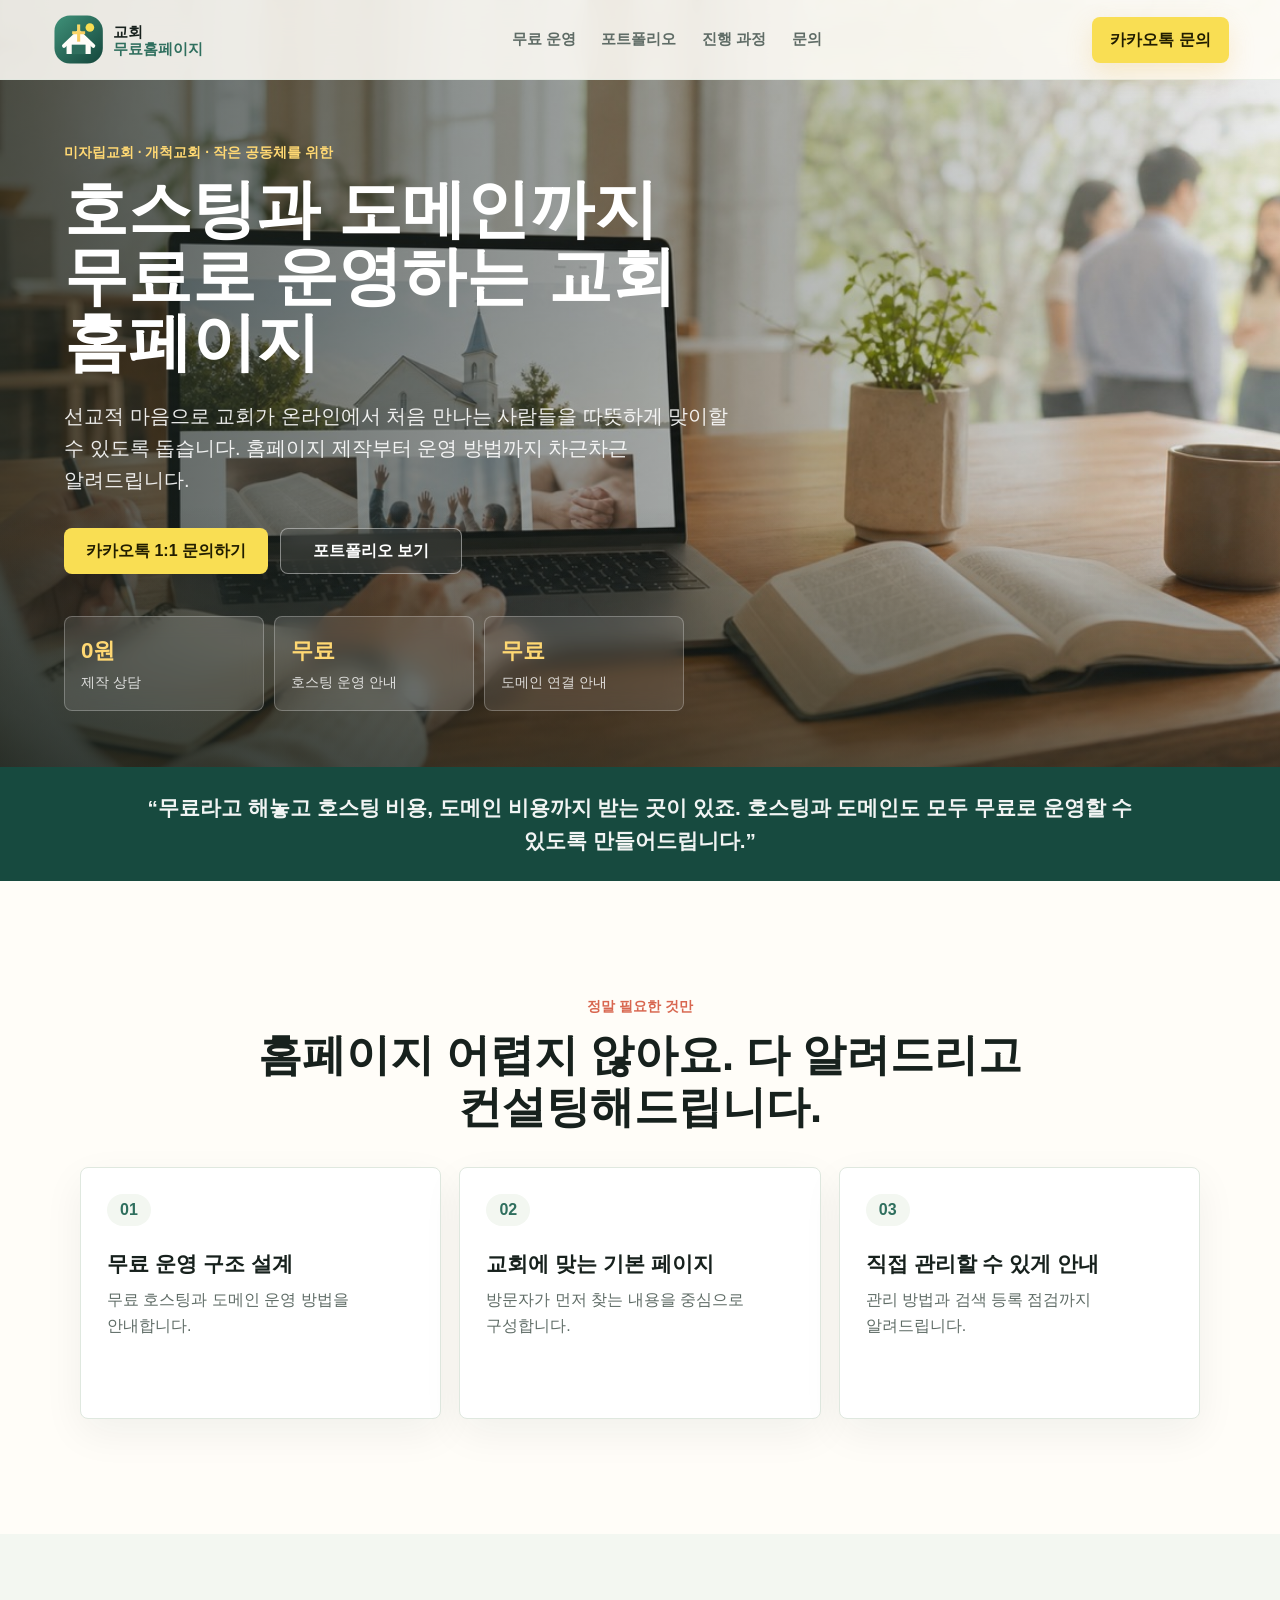
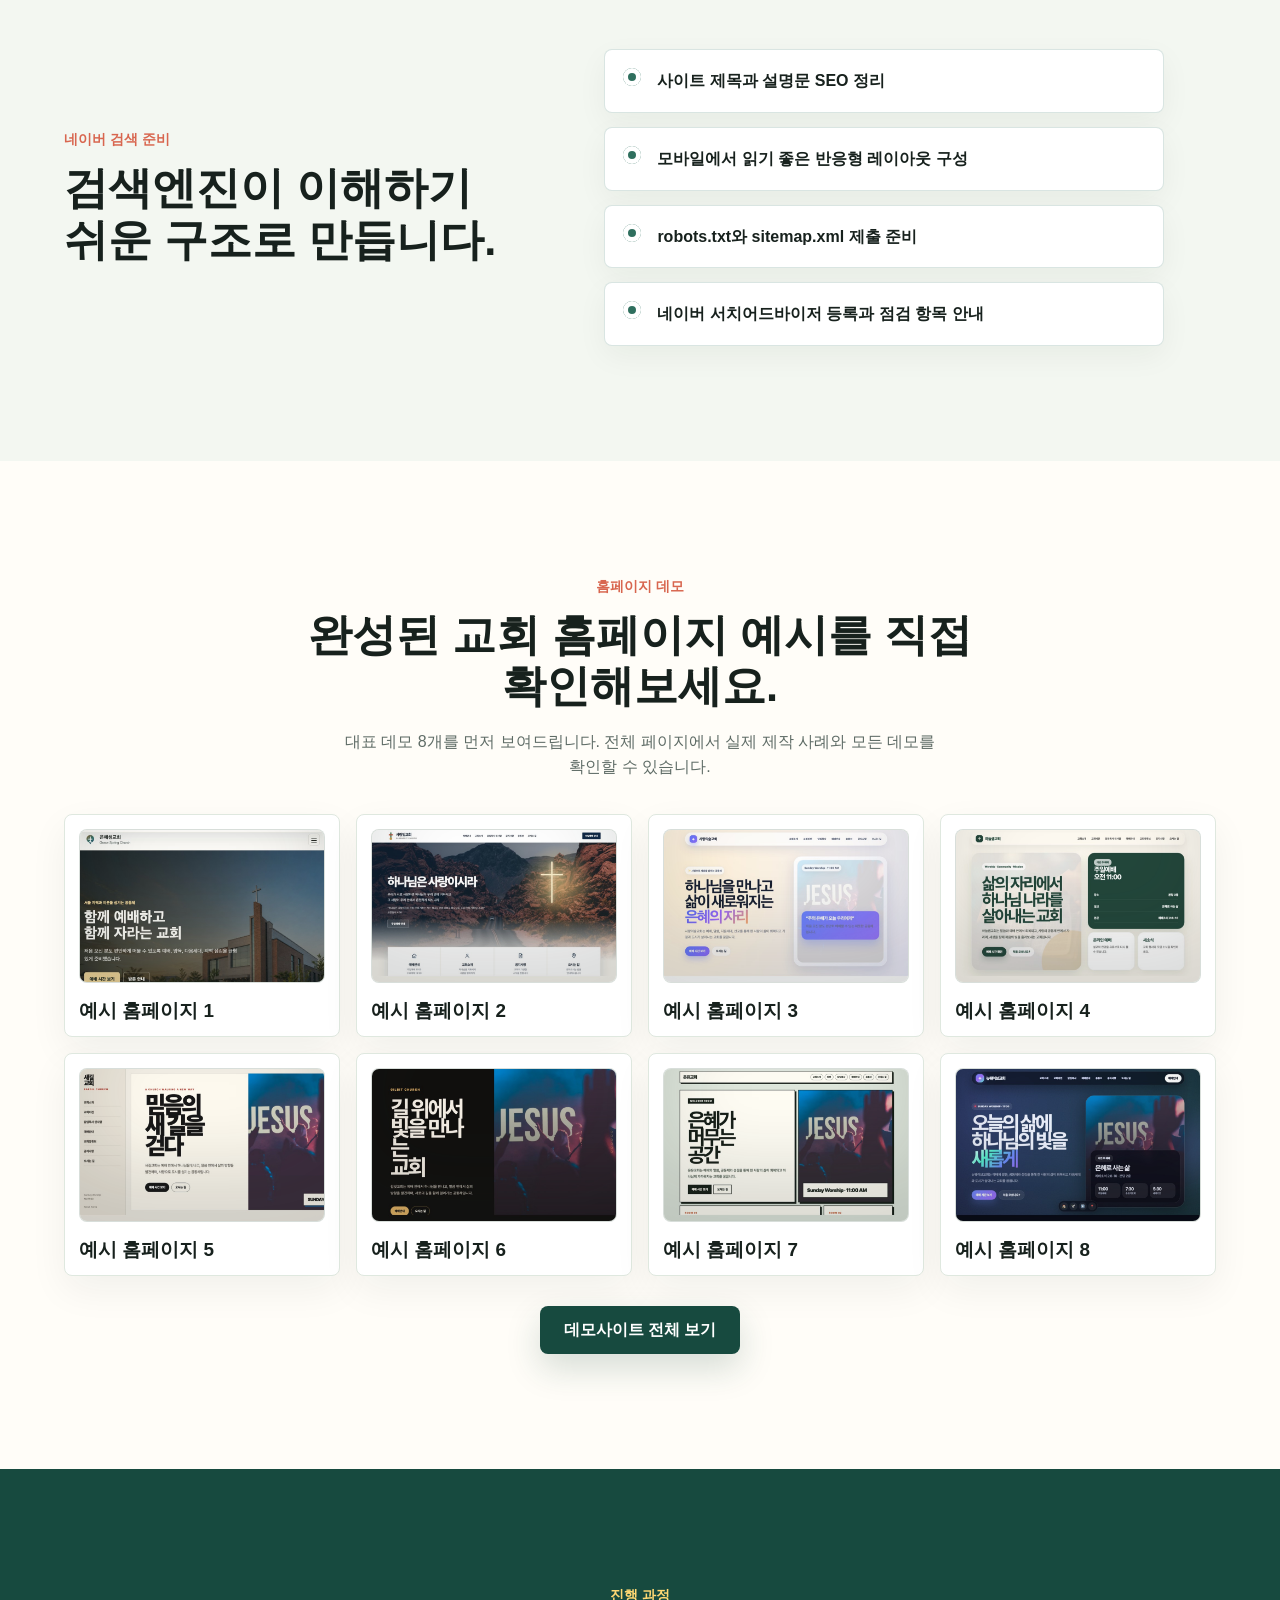
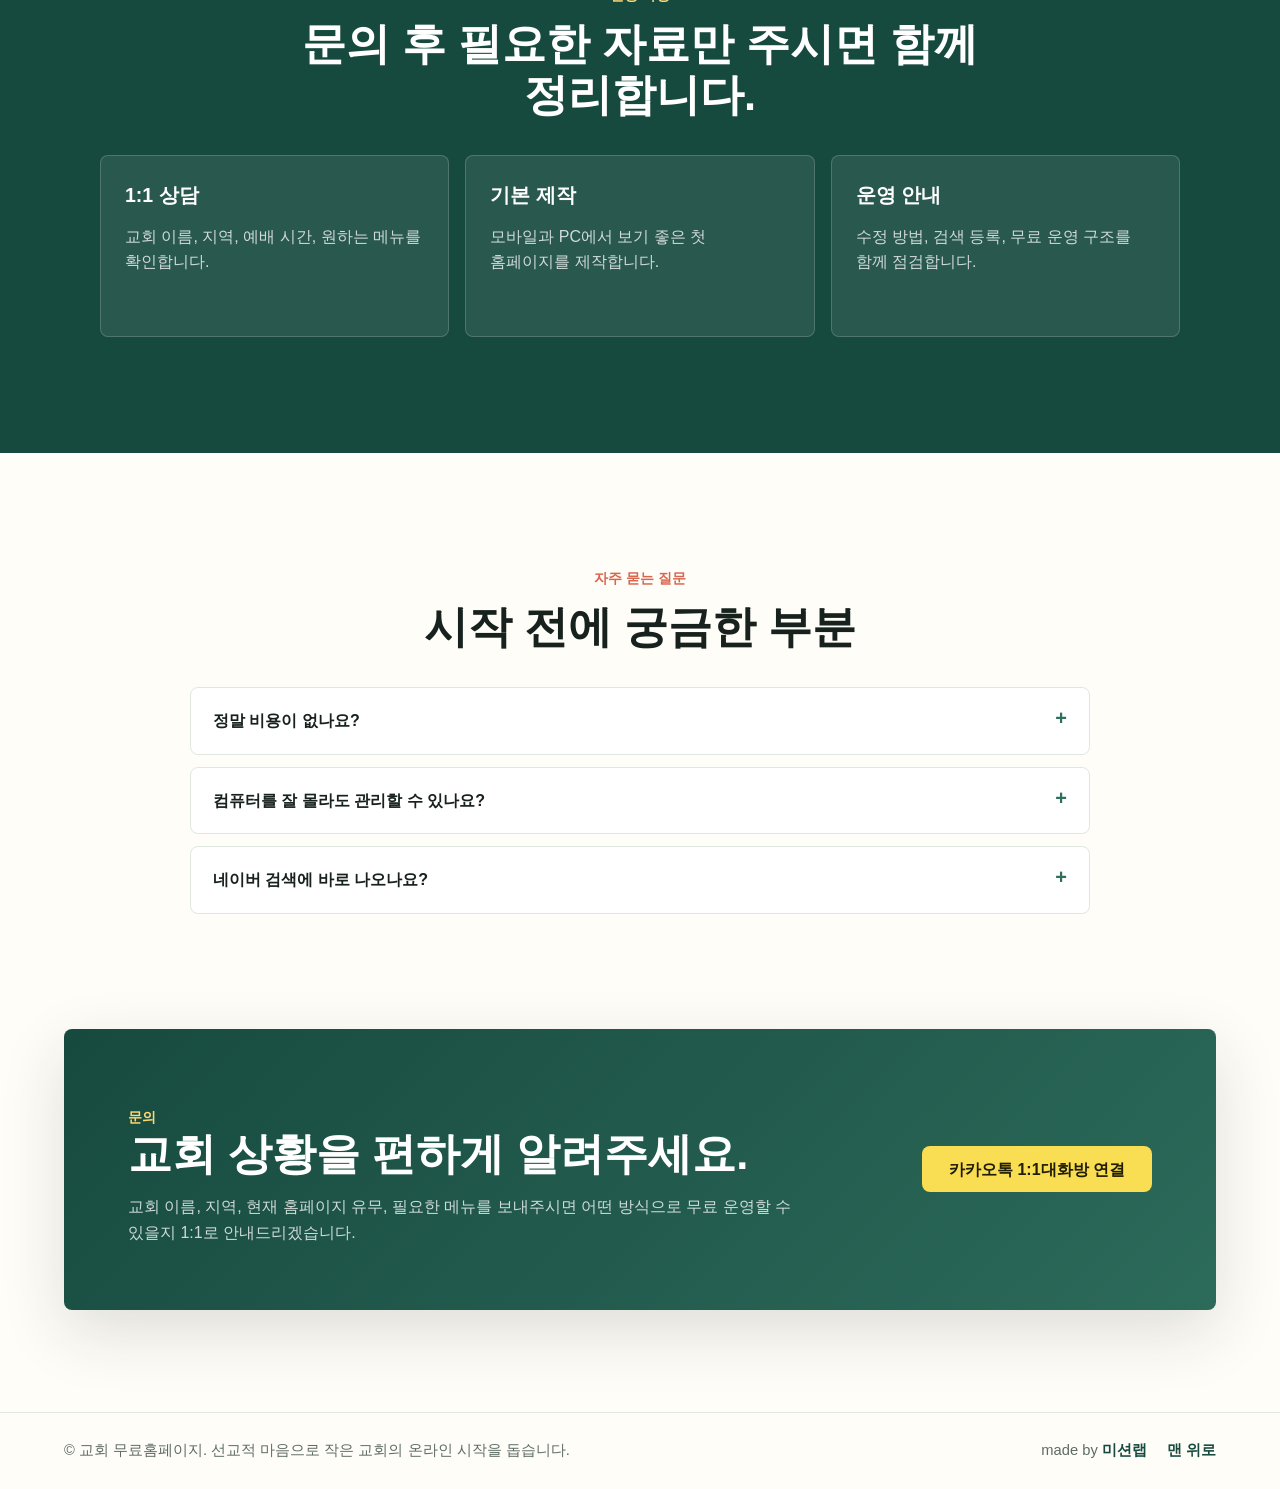
==== commit e0e0932b: "Reorder demos and refresh live site preview" ====
--- a/index.html
+++ b/index.html
@@ -185,57 +185,57 @@
               <strong>예시 홈페이지 1</strong>
             </span>
           </a>
-          <a class="portfolio-card" href="https://sms890522-coder.github.io/Church2" target="_blank" rel="noopener noreferrer" aria-label="예시 홈페이지 2 새 창으로 보기">
-            <span class="portfolio-preview">
-              <img src="assets/optimized/portfolio/church2.jpg" alt="예시 홈페이지 2 미리보기" loading="lazy" decoding="async" />
+          <a class="portfolio-card" href="https://sms890522-coder.github.io/Church14" target="_blank" rel="noopener noreferrer" aria-label="예시 홈페이지 2 새 창으로 보기">
+            <span class="portfolio-preview">
+              <img src="assets/optimized/portfolio/church14.jpg" alt="예시 홈페이지 2 미리보기" loading="lazy" decoding="async" />
             </span>
             <span class="portfolio-info portfolio-info--single">
               <strong>예시 홈페이지 2</strong>
             </span>
           </a>
-          <a class="portfolio-card" href="https://sms890522-coder.github.io/Church3" target="_blank" rel="noopener noreferrer" aria-label="예시 홈페이지 3 새 창으로 보기">
-            <span class="portfolio-preview">
-              <img src="assets/optimized/portfolio/church3.jpg" alt="예시 홈페이지 3 미리보기" loading="lazy" decoding="async" />
+          <a class="portfolio-card" href="https://sms890522-coder.github.io/Church2" target="_blank" rel="noopener noreferrer" aria-label="예시 홈페이지 3 새 창으로 보기">
+            <span class="portfolio-preview">
+              <img src="assets/optimized/portfolio/church2.jpg" alt="예시 홈페이지 3 미리보기" loading="lazy" decoding="async" />
             </span>
             <span class="portfolio-info portfolio-info--single">
               <strong>예시 홈페이지 3</strong>
             </span>
           </a>
-          <a class="portfolio-card" href="https://sms890522-coder.github.io/Church4" target="_blank" rel="noopener noreferrer" aria-label="예시 홈페이지 4 새 창으로 보기">
-            <span class="portfolio-preview">
-              <img src="assets/optimized/portfolio/church4.jpg" alt="예시 홈페이지 4 미리보기" loading="lazy" decoding="async" />
+          <a class="portfolio-card" href="https://sms890522-coder.github.io/Church3" target="_blank" rel="noopener noreferrer" aria-label="예시 홈페이지 4 새 창으로 보기">
+            <span class="portfolio-preview">
+              <img src="assets/optimized/portfolio/church3.jpg" alt="예시 홈페이지 4 미리보기" loading="lazy" decoding="async" />
             </span>
             <span class="portfolio-info portfolio-info--single">
               <strong>예시 홈페이지 4</strong>
             </span>
           </a>
-          <a class="portfolio-card" href="https://sms890522-coder.github.io/Church5" target="_blank" rel="noopener noreferrer" aria-label="예시 홈페이지 5 새 창으로 보기">
-            <span class="portfolio-preview">
-              <img src="assets/optimized/portfolio/church5.jpg" alt="예시 홈페이지 5 미리보기" loading="lazy" decoding="async" />
+          <a class="portfolio-card" href="https://sms890522-coder.github.io/Church4" target="_blank" rel="noopener noreferrer" aria-label="예시 홈페이지 5 새 창으로 보기">
+            <span class="portfolio-preview">
+              <img src="assets/optimized/portfolio/church4.jpg" alt="예시 홈페이지 5 미리보기" loading="lazy" decoding="async" />
             </span>
             <span class="portfolio-info portfolio-info--single">
               <strong>예시 홈페이지 5</strong>
             </span>
           </a>
-          <a class="portfolio-card" href="https://sms890522-coder.github.io/Church6" target="_blank" rel="noopener noreferrer" aria-label="예시 홈페이지 6 새 창으로 보기">
-            <span class="portfolio-preview">
-              <img src="assets/optimized/portfolio/church6.jpg" alt="예시 홈페이지 6 미리보기" loading="lazy" decoding="async" />
+          <a class="portfolio-card" href="https://sms890522-coder.github.io/Church5" target="_blank" rel="noopener noreferrer" aria-label="예시 홈페이지 6 새 창으로 보기">
+            <span class="portfolio-preview">
+              <img src="assets/optimized/portfolio/church5.jpg" alt="예시 홈페이지 6 미리보기" loading="lazy" decoding="async" />
             </span>
             <span class="portfolio-info portfolio-info--single">
               <strong>예시 홈페이지 6</strong>
             </span>
           </a>
-          <a class="portfolio-card" href="https://sms890522-coder.github.io/Church7" target="_blank" rel="noopener noreferrer" aria-label="예시 홈페이지 7 새 창으로 보기">
-            <span class="portfolio-preview">
-              <img src="assets/optimized/portfolio/church7.jpg" alt="예시 홈페이지 7 미리보기" loading="lazy" decoding="async" />
+          <a class="portfolio-card" href="https://sms890522-coder.github.io/Church6" target="_blank" rel="noopener noreferrer" aria-label="예시 홈페이지 7 새 창으로 보기">
+            <span class="portfolio-preview">
+              <img src="assets/optimized/portfolio/church6.jpg" alt="예시 홈페이지 7 미리보기" loading="lazy" decoding="async" />
             </span>
             <span class="portfolio-info portfolio-info--single">
               <strong>예시 홈페이지 7</strong>
             </span>
           </a>
-          <a class="portfolio-card" href="https://sms890522-coder.github.io/Church8" target="_blank" rel="noopener noreferrer" aria-label="예시 홈페이지 8 새 창으로 보기">
-            <span class="portfolio-preview">
-              <img src="assets/optimized/portfolio/church8.jpg" alt="예시 홈페이지 8 미리보기" loading="lazy" decoding="async" />
+          <a class="portfolio-card" href="https://sms890522-coder.github.io/Church7" target="_blank" rel="noopener noreferrer" aria-label="예시 홈페이지 8 새 창으로 보기">
+            <span class="portfolio-preview">
+              <img src="assets/optimized/portfolio/church7.jpg" alt="예시 홈페이지 8 미리보기" loading="lazy" decoding="async" />
             </span>
             <span class="portfolio-info portfolio-info--single">
               <strong>예시 홈페이지 8</strong>
